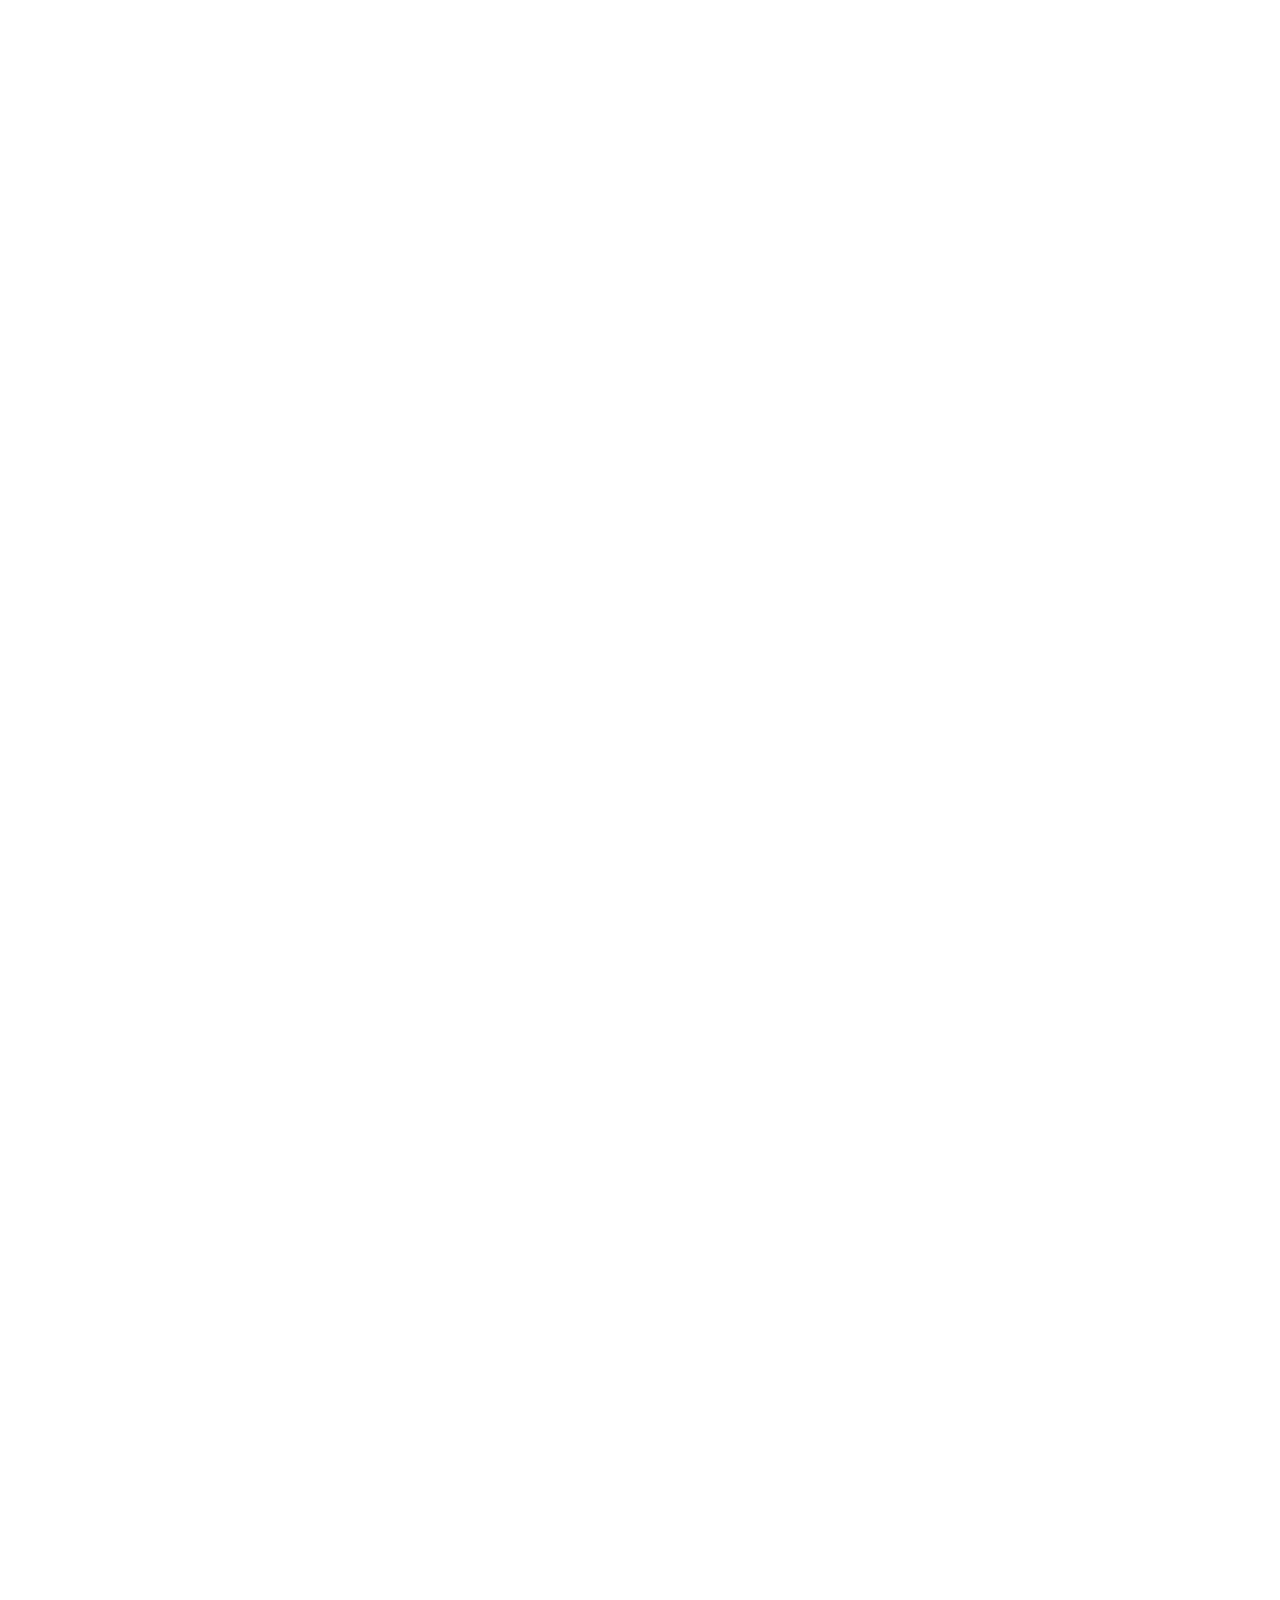
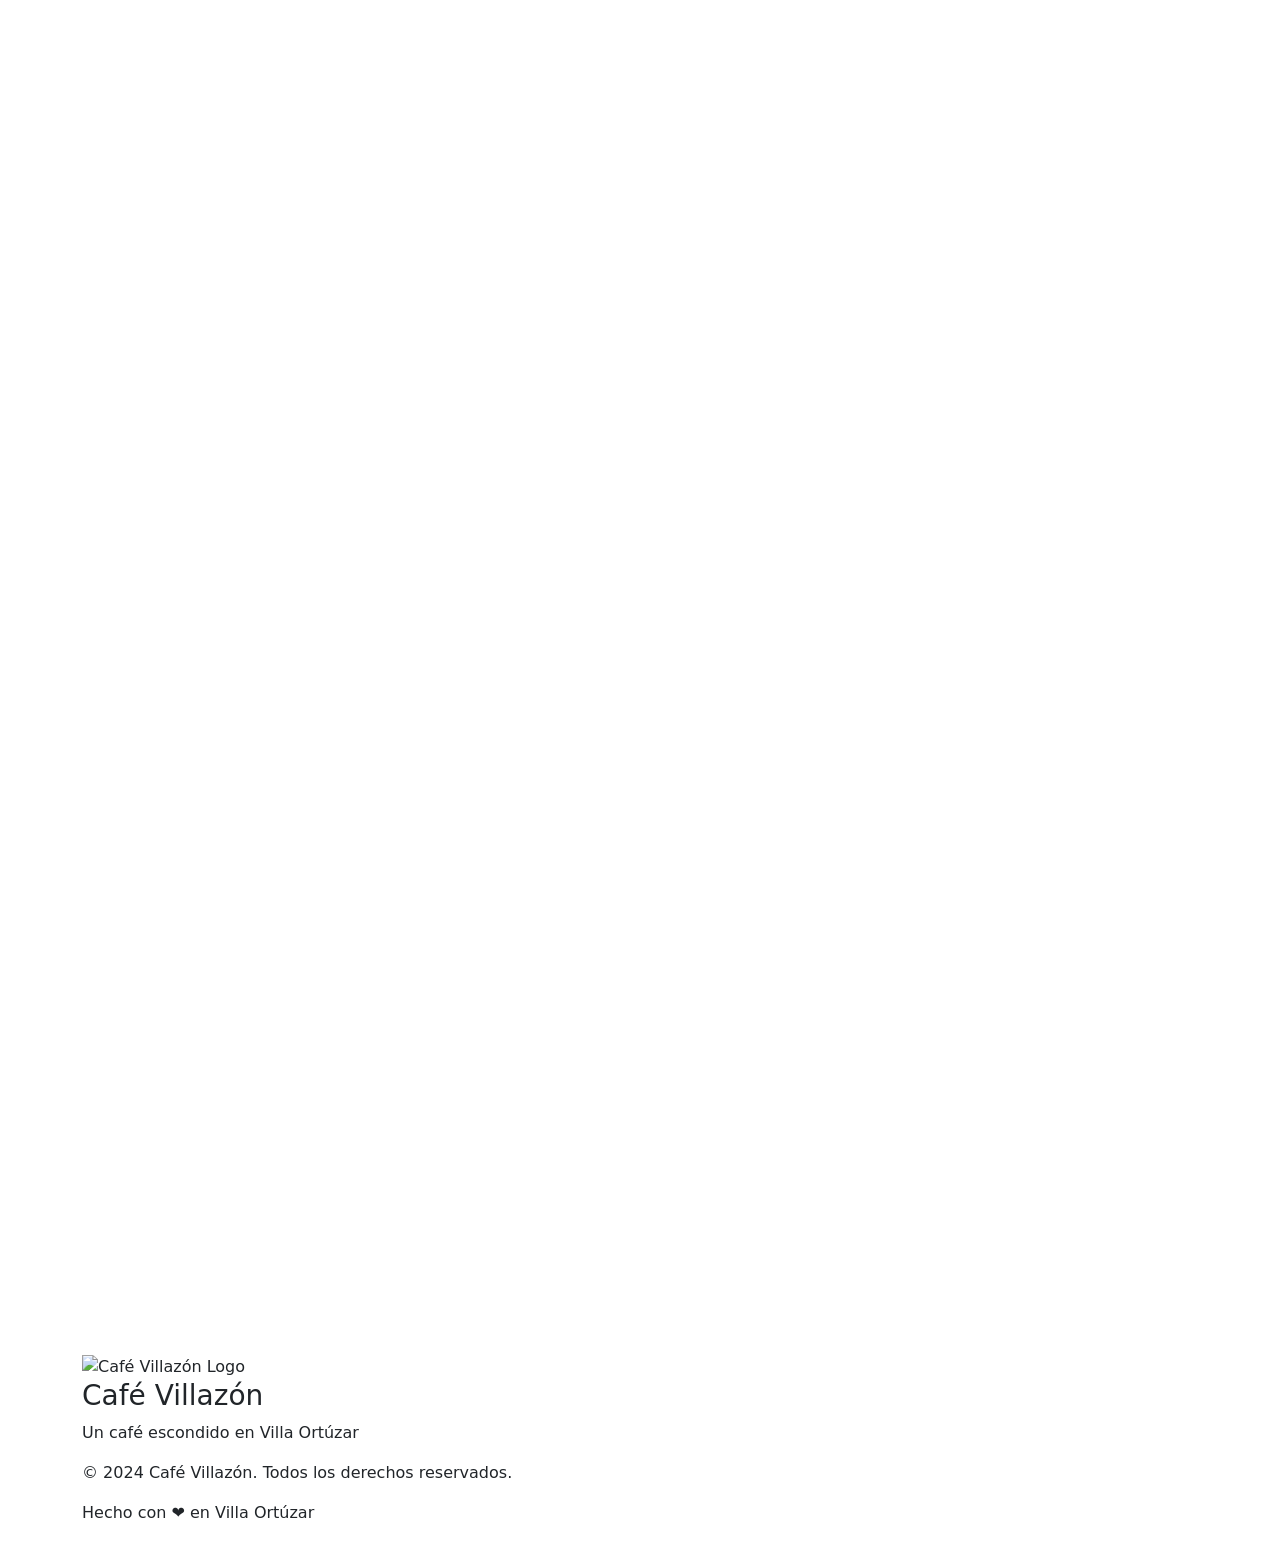
==== menu/index.html @ 4416f5c8 "carpetas por paginas" ====
<!DOCTYPE html>
<html lang="es">
<head>
    <meta charset="UTF-8">
    <meta name="viewport" content="width=device-width, initial-scale=1.0">
    <title>Menú - Café Villazón</title>
    
    <!-- Bootstrap CSS -->
    <link href="https://cdn.jsdelivr.net/npm/bootstrap@5.3.0/dist/css/bootstrap.min.css" rel="stylesheet">
    <!-- Bootstrap Icons -->
    <link rel="stylesheet" href="https://cdn.jsdelivr.net/npm/bootstrap-icons@1.11.0/font/bootstrap-icons.css">
    <!-- AOS Animation Library -->
    <link href="https://unpkg.com/aos@2.3.1/dist/aos.css" rel="stylesheet">
    
    <link rel="stylesheet" href="src/styles/menu_styles.css">
    
    <!-- FavIcon -->
    <link rel="icon" href="src/images/cafe_villazon_icon.ico" type="image/x-icon">
</head>
<body>
    <main>
        <!-- Hero Section -->
        <section class="hero">
            <div class="hero-container">
                <div class="hero-content" data-aos="fade-right" data-aos-duration="1000">
                    <h2>Nuestro Menú</h2>
                    <p>Descubre los sabores que hacen especial a Café Villazón</p>
                    <div class="hero-cta">
                        <a href="../index.html" class="btn btn-primary">Ver Sitio Web</a>
                    </div>
                </div>
                <div class="hero-image" data-aos="fade-left" data-aos-duration="1000">
                    <img src="src/images/Screenshot 2026-03-29 205958.png" alt="Menú Café Villazón">
                </div>
            </div>
        </section>

        <!-- Cafés Section -->
        <section id="cafes" class="menu-section">
            <div class="container">
                <div class="section-header" data-aos="fade-up" data-aos-duration="800">
                    <h2>☕ Cafés Especiales</h2>
                    <p>Café de Bolivia tostado especialmente para vos</p>
                </div>
                
                <div class="menu-grid">
                    <div class="menu-item" data-aos="fade-up" data-aos-duration="800" data-aos-delay="100">
                        <div class="menu-item-image">
                            <img src="src/images/Screenshot 2026-03-29 205620.png" alt="Café Especial">
                        </div>
                        <div class="menu-item-content">
                            <h3>Latte Clásico</h3>
                            <p>Simple y perfecto ☕</p>
                            <span class="price">$1.200</span>
                        </div>
                    </div>
                    
                    <div class="menu-item" data-aos="fade-up" data-aos-duration="800" data-aos-delay="200">
                        <div class="menu-item-image">
                            <img src="src/images/Screenshot 2026-03-29 205702.png" alt="Cappuccino">
                        </div>
                        <div class="menu-item-content">
                            <h3>Cappuccino Italiano</h3>
                            <p>Espresso con leche espumosa y cacao</p>
                            <span class="price">$1.100</span>
                        </div>
                    </div>
                    
                    <div class="menu-item" data-aos="fade-up" data-aos-duration="800" data-aos-delay="300">
                        <div class="menu-item-image">
                            <img src="src/images/Screenshot 2026-03-29 210017.png" alt="Espresso">
                        </div>
                        <div class="menu-item-content">
                            <h3>Espresso Doble</h3>
                            <p>Intenso y aromático</p>
                            <span class="price">$900</span>
                        </div>
                    </div>
                    
                    <div class="menu-item" data-aos="fade-up" data-aos-duration="800" data-aos-delay="400">
                        <div class="menu-item-image">
                            <img src="src/images/Screenshot 2026-03-29 205752.png" alt="Café Helado">
                        </div>
                        <div class="menu-item-content">
                            <h3>Café Helado</h3>
                            <p>Espresso con helado de vainilla</p>
                            <span class="price">$1.500</span>
                        </div>
                    </div>
                </div>
            </div>
        </section>

        <!-- Bebidas Section -->
        <section id="bebidas" class="menu-section">
            <div class="container">
                <div class="section-header" data-aos="fade-up" data-aos-duration="800">
                    <h2>🥤 Bebidas Frías</h2>
                    <p>Refrescantes y deliciosas</p>
                </div>
                
                <div class="menu-grid">
                    <div class="menu-item" data-aos="fade-up" data-aos-duration="800" data-aos-delay="100">
                        <div class="menu-item-image">
                            <img src="src/images/Screenshot 2026-03-29 205728.png" alt="Lágrima de Caramelo">
                        </div>
                        <div class="menu-item-content">
                            <h3>Lágrima de Caramelo</h3>
                            <p>Fría con brownie de Nutella y avellanas</p>
                            <span class="price">$1.800</span>
                        </div>
                    </div>
                    
                    <div class="menu-item" data-aos="fade-up" data-aos-duration="800" data-aos-delay="200">
                        <div class="menu-item-image">
                            <img src="src/images/Screenshot 2026-03-29 210126.png" alt="Limonada Roja">
                        </div>
                        <div class="menu-item-content">
                            <h3>Limonada Roja</h3>
                            <p>Con scon de queso</p>
                            <span class="price">$1.200</span>
                        </div>
                    </div>
                    
                    <div class="menu-item" data-aos="fade-up" data-aos-duration="800" data-aos-delay="300">
                        <div class="menu-item-image">
                            <img src="src/images/Screenshot 2026-03-29 210147.png" alt="Jugo Natural">
                        </div>
                        <div class="menu-item-content">
                            <h3>Jugo Natural</h3>
                            <p>Naranja, limón o pomelo</p>
                            <span class="price">$1.000</span>
                        </div>
                    </div>
                    
                    <div class="menu-item" data-aos="fade-up" data-aos-duration="800" data-aos-delay="400">
                        <div class="menu-item-image">
                            <img src="src/images/Screenshot 2026-03-29 210153.png" alt="Batido">
                        </div>
                        <div class="menu-item-content">
                            <h3>Batido de Frutas</h3>
                            <p>Banano, fresa o frutilla</p>
                            <span class="price">$1.400</span>
                        </div>
                    </div>
                </div>
            </div>
        </section>

        <!-- Almuerzos Section -->
        <section id="almuerzos" class="menu-section">
            <div class="container">
                <div class="section-header" data-aos="fade-up" data-aos-duration="800">
                    <h2>🍽️ Almuerzos</h2>
                    <p>Opciones caseras y deliciosas</p>
                </div>
                
                <div class="menu-grid">
                    <div class="menu-item" data-aos="fade-up" data-aos-duration="800" data-aos-delay="100">
                        <div class="menu-item-image">
                            <img src="src/images/Screenshot 2026-03-29 210201.png" alt="Sándwich">
                        </div>
                        <div class="menu-item-content">
                            <h3>Sándwich de Pollo</h3>
                            <p>Con vegetales frescos y mayonesa casera</p>
                            <span class="price">$2.500</span>
                        </div>
                    </div>
                    
                    <div class="menu-item" data-aos="fade-up" data-aos-duration="800" data-aos-delay="200">
                        <div class="menu-item-image">
                            <img src="src/images/Screenshot 2026-03-29 210207.png" alt="Tostado">
                        </div>
                        <div class="menu-item-content">
                            <h3>Tostado Especial</h3>
                            <p>Jamón, queso y tomate</p>
                            <span class="price">$2.200</span>
                        </div>
                    </div>
                    
                    <div class="menu-item" data-aos="fade-up" data-aos-duration="800" data-aos-delay="300">
                        <div class="menu-item-image">
                            <img src="src/images/Screenshot 2026-03-29 210032.png" alt="Ensalada">
                        </div>
                        <div class="menu-item-content">
                            <h3>Ensalada César</h3>
                            <p>Con pollo grillé y crutones</p>
                            <span class="price">$2.800</span>
                        </div>
                    </div>
                    
                    <div class="menu-item" data-aos="fade-up" data-aos-duration="800" data-aos-delay="400">
                        <div class="menu-item-image">
                            <img src="src/images/Screenshot 2026-03-29 205554.png" alt="Quiche">
                        </div>
                        <div class="menu-item-content">
                            <h3>Quiche de Verduras</h3>
                            <p>Con espinacas y queso</p>
                            <span class="price">$2.600</span>
                        </div>
                    </div>
                </div>
            </div>
        </section>

        <!-- Tortas Section -->
        <section id="tortas" class="menu-section">
            <div class="container">
                <div class="section-header" data-aos="fade-up" data-aos-duration="800">
                    <h2>🍰 Tortas y Postres</h2>
                    <p>Pastelería artesanal hecha con amor</p>
                </div>
                
                <div class="menu-grid">
                    
                    <div class="menu-item" data-aos="fade-up" data-aos-duration="800" data-aos-delay="200">
                        <div class="menu-item-image">
                            <img src="src/images/Screenshot 2026-03-29 205523.png" alt="Brownie">
                        </div>
                        <div class="menu-item-content">
                            <h3>Brownie de Nutella</h3>
                            <p>Con avellanas crocantes</p>
                            <span class="price">$1.500</span>
                        </div>
                    </div>
                    
                    <div class="menu-item" data-aos="fade-up" data-aos-duration="800" data-aos-delay="300">
                        <div class="menu-item-image">
                            <img src="src/images/Screenshot 2026-03-29 205752.png" alt="Scon">
                        </div>
                        <div class="menu-item-content">
                            <h3>Scon de Qeso</h3>
                            <p>Con mermelada casera</p>
                            <span class="price">$1.200</span>
                        </div>
                    </div>
                    
                    <div class="menu-item" data-aos="fade-up" data-aos-duration="800" data-aos-delay="400">
                        <div class="menu-item-image">
                            <img src="src/images/Screenshot 2026-03-29 210017.png" alt="Torta de Chocolate">
                        </div>
                        <div class="menu-item-content">
                            <h3>Torta de Chocolate</h3>
                            <p>Tres capas con crema</p>
                            <span class="price">$2.000</span>
                        </div>
                    </div>
                </div>
            </div>
        </section>

        <!-- Adicionales Section -->
        <section id="adicionales" class="menu-section">
            <div class="container">
                <div class="section-header" data-aos="fade-up" data-aos-duration="800">
                    <h2>🍯 Adicionales</h2>
                    <p>Para complementar tu experiencia</p>
                </div>
                
                <div class="adicionales-grid">
                    <div class="adicional-item" data-aos="fade-up" data-aos-duration="800" data-aos-delay="100">
                        <h3>Leche Vegetal</h3>
                        <p>Almendras, avena o soja</p>
                        <span class="price">+$200</span>
                    </div>
                    
                    <div class="adicional-item" data-aos="fade-up" data-aos-duration="800" data-aos-delay="200">
                        <h3>Shot Extra</h3>
                        <p>Espresso adicional</p>
                        <span class="price">+$300</span>
                    </div>
                    
                    <div class="adicional-item" data-aos="fade-up" data-aos-duration="800" data-aos-delay="300">
                        <h3>Sirope Arce</h3>
                        <p>Para pancakes o waffles</p>
                        <span class="price">+$150</span>
                    </div>
                    
                    <div class="adicional-item" data-aos="fade-up" data-aos-duration="800" data-aos-delay="400">
                        <h3>Crema Chantilly</h3>
                        <p>Para postres o bebidas</p>
                        <span class="price">+$250</span>
                    </div>
                </div>
            </div>
        </section>
    </main>

    <!-- Footer -->
    <footer class="footer">
        <div class="container">
            <div class="footer-content">
                <div class="footer-logo">
                    <img src="src/images/logo_cafeteria_villazon.jpg" alt="Café Villazón Logo" class="footer-logo-img">
                    <h3>Café Villazón</h3>
                    <p>Un café escondido en Villa Ortúzar</p>
                </div>
                <div class="footer-info">
                    <p>&copy; 2024 Café Villazón. Todos los derechos reservados.</p>
                    <p>Hecho con ❤️ en Villa Ortúzar</p>
                </div>
            </div>
        </div>
    </footer>

    <!-- Bootstrap JS -->
    <script src="https://cdn.jsdelivr.net/npm/bootstrap@5.3.0/dist/js/bootstrap.bundle.min.js"></script>
    <!-- AOS Animation Library -->
    <script src="https://unpkg.com/aos@2.3.1/dist/aos.js"></script>
    
    <script src="src/scripts/script.js"></script>
</body>
</html>
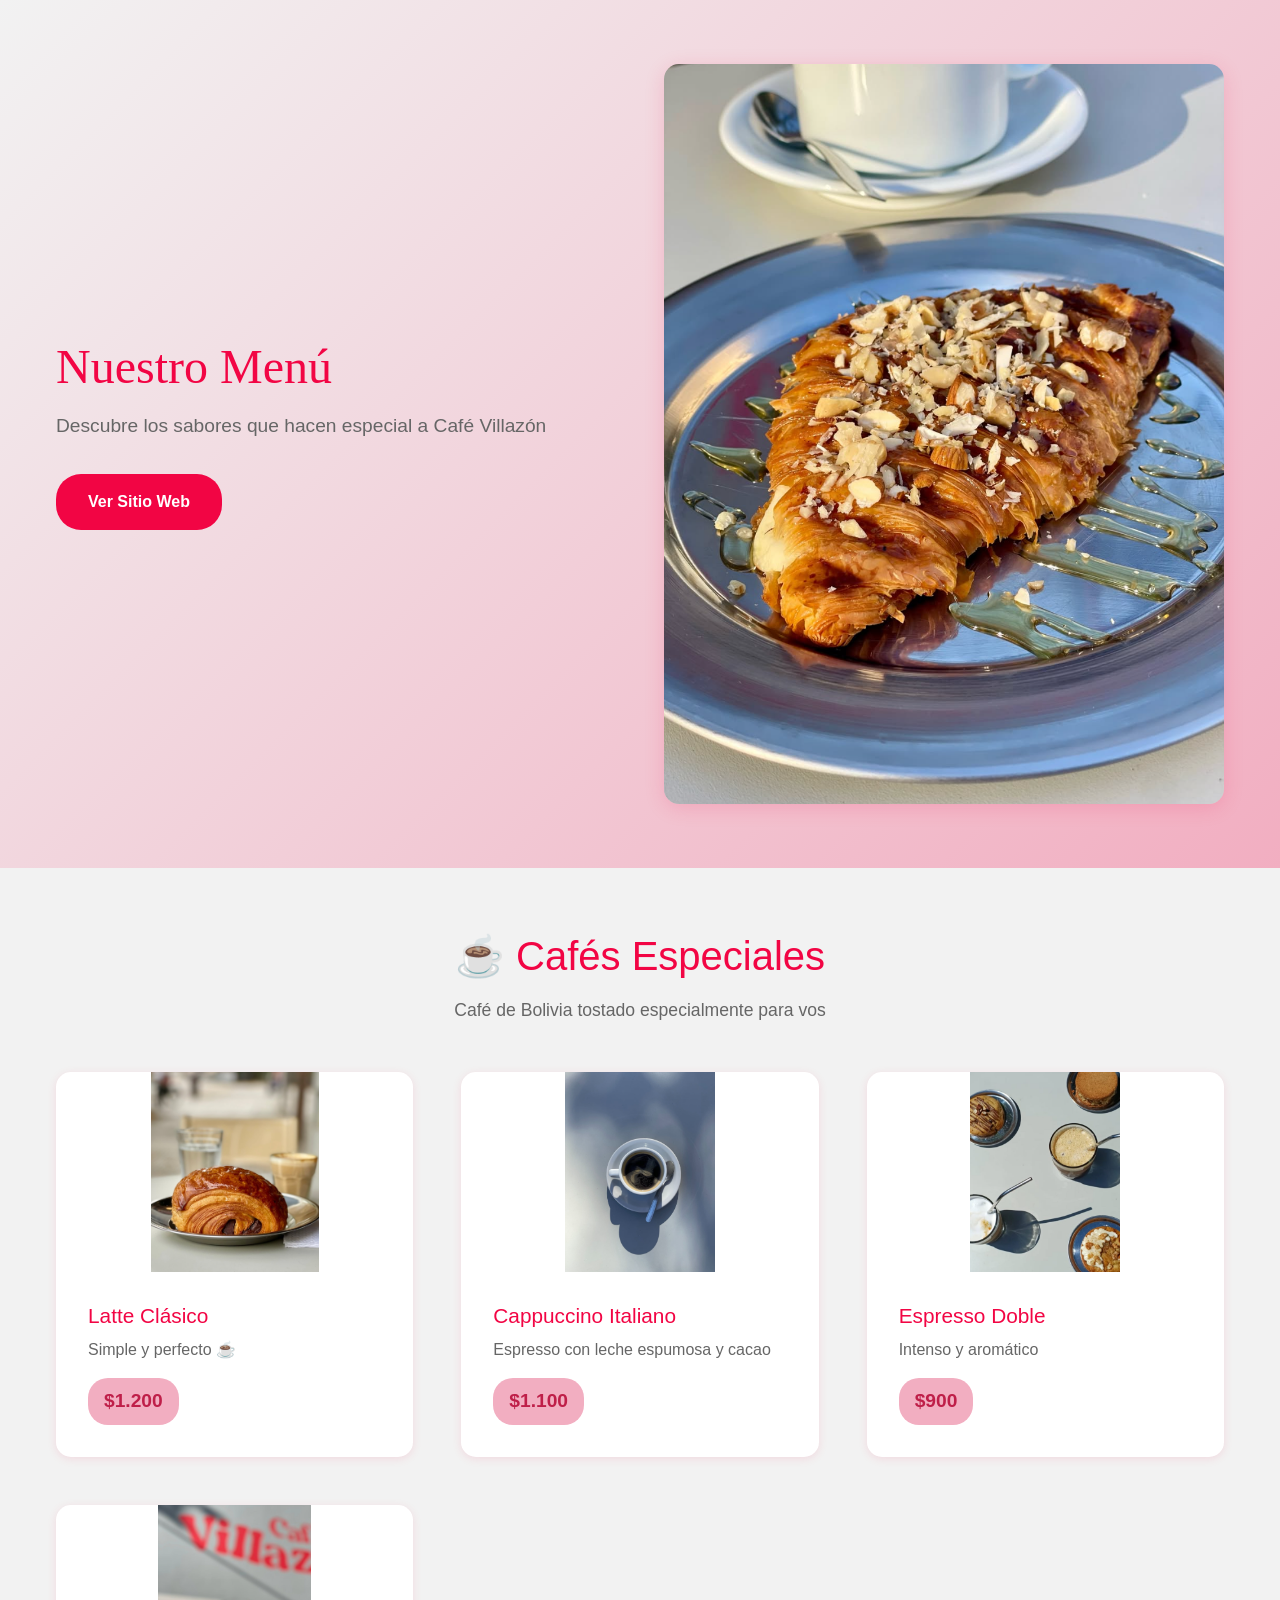
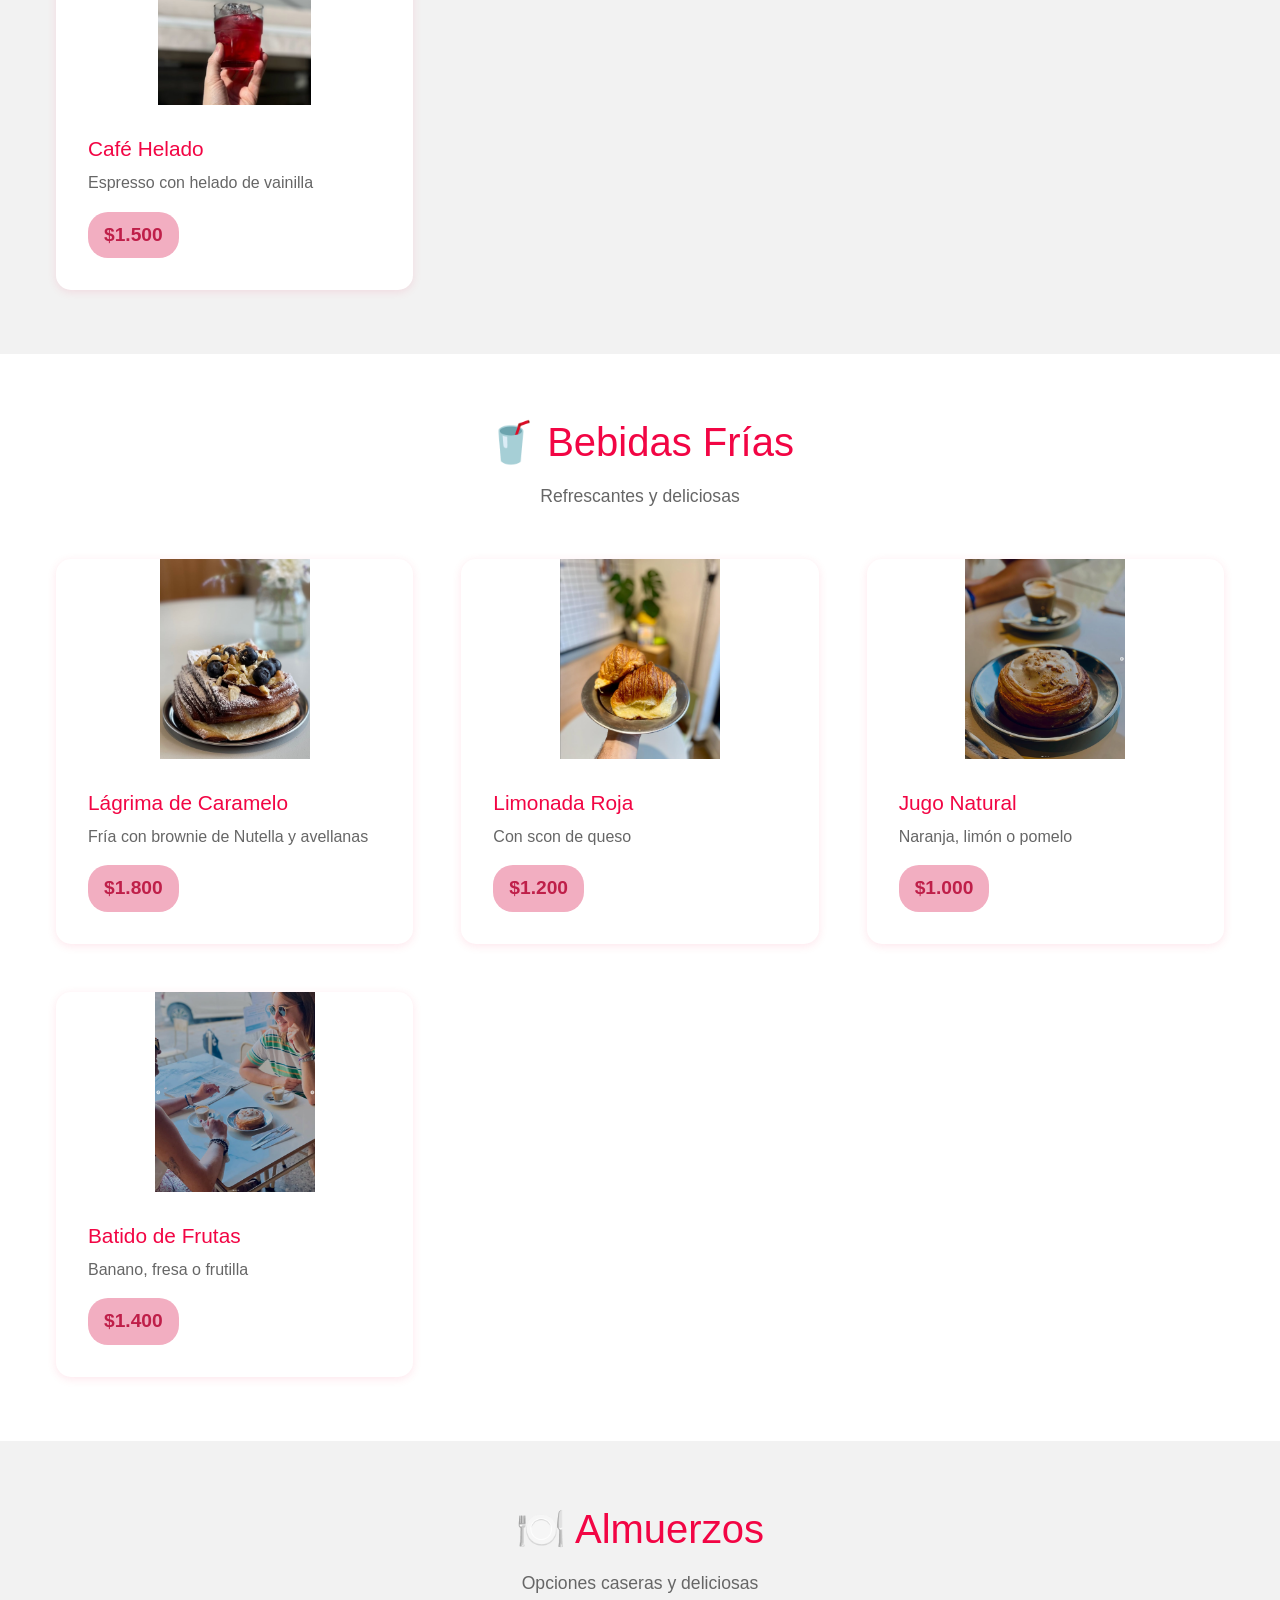
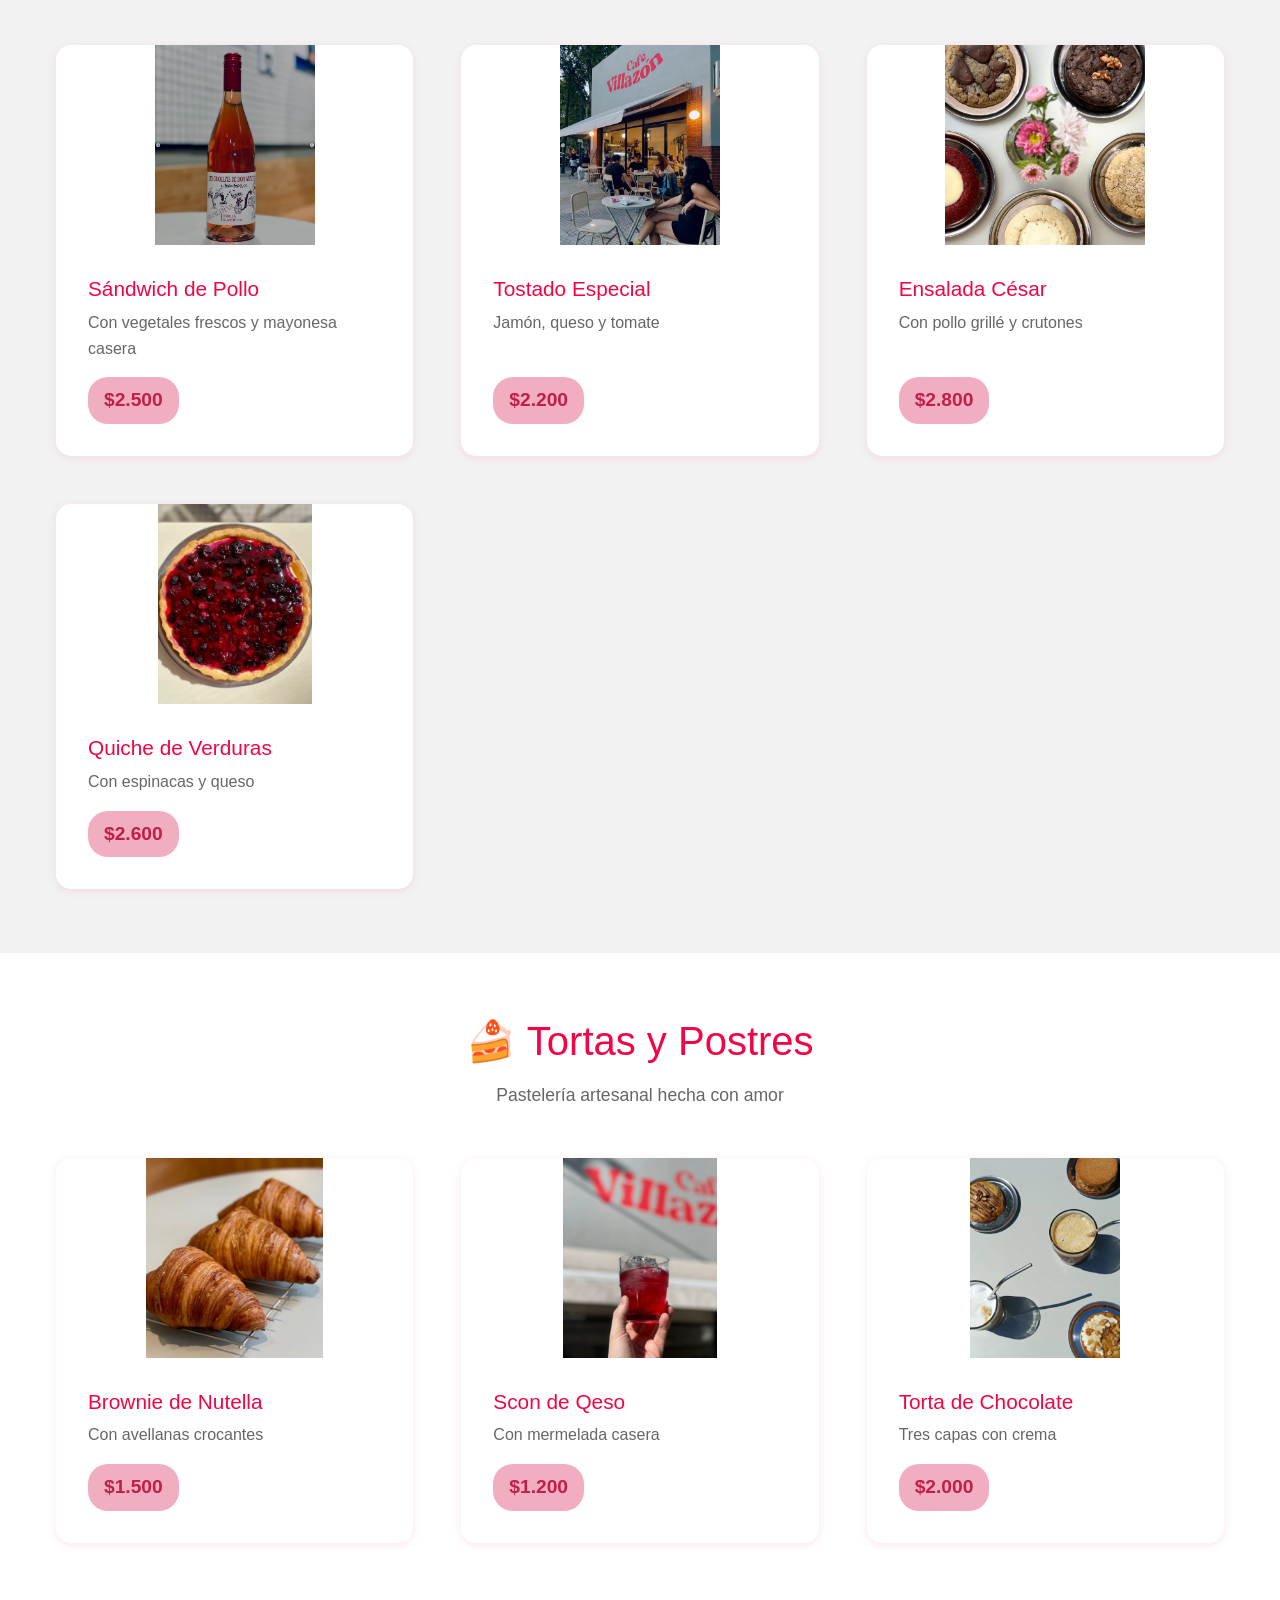
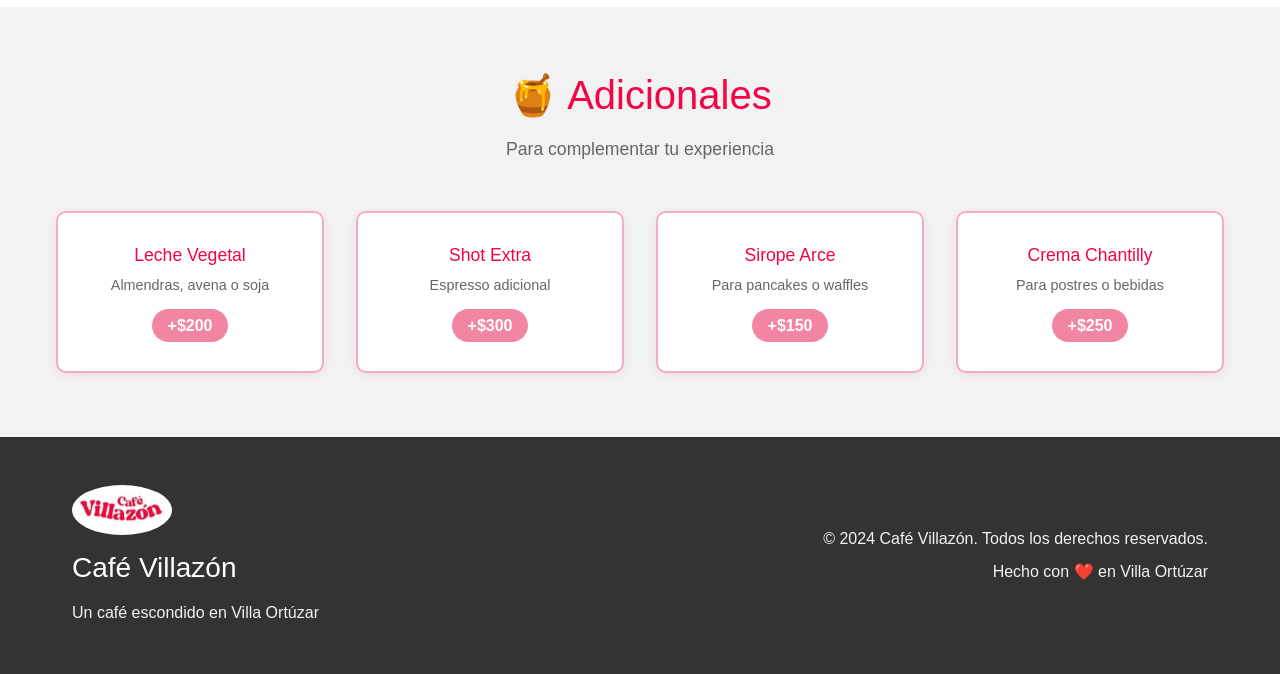
==== commit b8434ae6: "cambio de url, href sin extension" ====
--- a/menu/index.html
+++ b/menu/index.html
@@ -12,10 +12,10 @@
     <!-- AOS Animation Library -->
     <link href="https://unpkg.com/aos@2.3.1/dist/aos.css" rel="stylesheet">
     
-    <link rel="stylesheet" href="src/styles/menu_styles.css">
+    <link rel="stylesheet" href="../src/styles/menu_styles.css">
     
     <!-- FavIcon -->
-    <link rel="icon" href="src/images/cafe_villazon_icon.ico" type="image/x-icon">
+    <link rel="icon" href="../src/images/cafe_villazon_icon.ico" type="image/x-icon">
 </head>
 <body>
     <main>
@@ -26,11 +26,11 @@
                     <h2>Nuestro Menú</h2>
                     <p>Descubre los sabores que hacen especial a Café Villazón</p>
                     <div class="hero-cta">
-                        <a href="../index.html" class="btn btn-primary">Ver Sitio Web</a>
+                        <a href="../" class="btn btn-primary">Ver Sitio Web</a>
                     </div>
                 </div>
                 <div class="hero-image" data-aos="fade-left" data-aos-duration="1000">
-                    <img src="src/images/Screenshot 2026-03-29 205958.png" alt="Menú Café Villazón">
+                    <img src="../src/images/Screenshot 2026-03-29 205958.png" alt="Menú Café Villazón">
                 </div>
             </div>
         </section>
@@ -46,7 +46,7 @@
                 <div class="menu-grid">
                     <div class="menu-item" data-aos="fade-up" data-aos-duration="800" data-aos-delay="100">
                         <div class="menu-item-image">
-                            <img src="src/images/Screenshot 2026-03-29 205620.png" alt="Café Especial">
+                            <img src="../src/images/Screenshot 2026-03-29 205620.png" alt="Café Especial">
                         </div>
                         <div class="menu-item-content">
                             <h3>Latte Clásico</h3>
@@ -57,7 +57,7 @@
                     
                     <div class="menu-item" data-aos="fade-up" data-aos-duration="800" data-aos-delay="200">
                         <div class="menu-item-image">
-                            <img src="src/images/Screenshot 2026-03-29 205702.png" alt="Cappuccino">
+                            <img src="../src/images/Screenshot 2026-03-29 205702.png" alt="Cappuccino">
                         </div>
                         <div class="menu-item-content">
                             <h3>Cappuccino Italiano</h3>
@@ -68,7 +68,7 @@
                     
                     <div class="menu-item" data-aos="fade-up" data-aos-duration="800" data-aos-delay="300">
                         <div class="menu-item-image">
-                            <img src="src/images/Screenshot 2026-03-29 210017.png" alt="Espresso">
+                            <img src="../src/images/Screenshot 2026-03-29 210017.png" alt="Espresso">
                         </div>
                         <div class="menu-item-content">
                             <h3>Espresso Doble</h3>
@@ -79,7 +79,7 @@
                     
                     <div class="menu-item" data-aos="fade-up" data-aos-duration="800" data-aos-delay="400">
                         <div class="menu-item-image">
-                            <img src="src/images/Screenshot 2026-03-29 205752.png" alt="Café Helado">
+                            <img src="../src/images/Screenshot 2026-03-29 205752.png" alt="Café Helado">
                         </div>
                         <div class="menu-item-content">
                             <h3>Café Helado</h3>
@@ -102,7 +102,7 @@
                 <div class="menu-grid">
                     <div class="menu-item" data-aos="fade-up" data-aos-duration="800" data-aos-delay="100">
                         <div class="menu-item-image">
-                            <img src="src/images/Screenshot 2026-03-29 205728.png" alt="Lágrima de Caramelo">
+                            <img src="../src/images/Screenshot 2026-03-29 205728.png" alt="Lágrima de Caramelo">
                         </div>
                         <div class="menu-item-content">
                             <h3>Lágrima de Caramelo</h3>
@@ -113,7 +113,7 @@
                     
                     <div class="menu-item" data-aos="fade-up" data-aos-duration="800" data-aos-delay="200">
                         <div class="menu-item-image">
-                            <img src="src/images/Screenshot 2026-03-29 210126.png" alt="Limonada Roja">
+                            <img src="../src/images/Screenshot 2026-03-29 210126.png" alt="Limonada Roja">
                         </div>
                         <div class="menu-item-content">
                             <h3>Limonada Roja</h3>
@@ -124,7 +124,7 @@
                     
                     <div class="menu-item" data-aos="fade-up" data-aos-duration="800" data-aos-delay="300">
                         <div class="menu-item-image">
-                            <img src="src/images/Screenshot 2026-03-29 210147.png" alt="Jugo Natural">
+                            <img src="../src/images/Screenshot 2026-03-29 210147.png" alt="Jugo Natural">
                         </div>
                         <div class="menu-item-content">
                             <h3>Jugo Natural</h3>
@@ -135,7 +135,7 @@
                     
                     <div class="menu-item" data-aos="fade-up" data-aos-duration="800" data-aos-delay="400">
                         <div class="menu-item-image">
-                            <img src="src/images/Screenshot 2026-03-29 210153.png" alt="Batido">
+                            <img src="../src/images/Screenshot 2026-03-29 210153.png" alt="Batido">
                         </div>
                         <div class="menu-item-content">
                             <h3>Batido de Frutas</h3>
@@ -158,7 +158,7 @@
                 <div class="menu-grid">
                     <div class="menu-item" data-aos="fade-up" data-aos-duration="800" data-aos-delay="100">
                         <div class="menu-item-image">
-                            <img src="src/images/Screenshot 2026-03-29 210201.png" alt="Sándwich">
+                            <img src="../src/images/Screenshot 2026-03-29 210201.png" alt="Sándwich">
                         </div>
                         <div class="menu-item-content">
                             <h3>Sándwich de Pollo</h3>
@@ -169,7 +169,7 @@
                     
                     <div class="menu-item" data-aos="fade-up" data-aos-duration="800" data-aos-delay="200">
                         <div class="menu-item-image">
-                            <img src="src/images/Screenshot 2026-03-29 210207.png" alt="Tostado">
+                            <img src="../src/images/Screenshot 2026-03-29 210207.png" alt="Tostado">
                         </div>
                         <div class="menu-item-content">
                             <h3>Tostado Especial</h3>
@@ -180,7 +180,7 @@
                     
                     <div class="menu-item" data-aos="fade-up" data-aos-duration="800" data-aos-delay="300">
                         <div class="menu-item-image">
-                            <img src="src/images/Screenshot 2026-03-29 210032.png" alt="Ensalada">
+                            <img src="../src/images/Screenshot 2026-03-29 210032.png" alt="Ensalada">
                         </div>
                         <div class="menu-item-content">
                             <h3>Ensalada César</h3>
@@ -191,7 +191,7 @@
                     
                     <div class="menu-item" data-aos="fade-up" data-aos-duration="800" data-aos-delay="400">
                         <div class="menu-item-image">
-                            <img src="src/images/Screenshot 2026-03-29 205554.png" alt="Quiche">
+                            <img src="../src/images/Screenshot 2026-03-29 205554.png" alt="Quiche">
                         </div>
                         <div class="menu-item-content">
                             <h3>Quiche de Verduras</h3>
@@ -215,7 +215,7 @@
                     
                     <div class="menu-item" data-aos="fade-up" data-aos-duration="800" data-aos-delay="200">
                         <div class="menu-item-image">
-                            <img src="src/images/Screenshot 2026-03-29 205523.png" alt="Brownie">
+                            <img src="../src/images/Screenshot 2026-03-29 205523.png" alt="Brownie">
                         </div>
                         <div class="menu-item-content">
                             <h3>Brownie de Nutella</h3>
@@ -226,7 +226,7 @@
                     
                     <div class="menu-item" data-aos="fade-up" data-aos-duration="800" data-aos-delay="300">
                         <div class="menu-item-image">
-                            <img src="src/images/Screenshot 2026-03-29 205752.png" alt="Scon">
+                            <img src="../src/images/Screenshot 2026-03-29 205752.png" alt="Scon">
                         </div>
                         <div class="menu-item-content">
                             <h3>Scon de Qeso</h3>
@@ -237,7 +237,7 @@
                     
                     <div class="menu-item" data-aos="fade-up" data-aos-duration="800" data-aos-delay="400">
                         <div class="menu-item-image">
-                            <img src="src/images/Screenshot 2026-03-29 210017.png" alt="Torta de Chocolate">
+                            <img src="../src/images/Screenshot 2026-03-29 210017.png" alt="Torta de Chocolate">
                         </div>
                         <div class="menu-item-content">
                             <h3>Torta de Chocolate</h3>
@@ -291,7 +291,7 @@
         <div class="container">
             <div class="footer-content">
                 <div class="footer-logo">
-                    <img src="src/images/logo_cafeteria_villazon.jpg" alt="Café Villazón Logo" class="footer-logo-img">
+                    <img src="../src/images/logo_cafeteria_villazon.jpg" alt="Café Villazón Logo" class="footer-logo-img">
                     <h3>Café Villazón</h3>
                     <p>Un café escondido en Villa Ortúzar</p>
                 </div>
@@ -308,6 +308,6 @@
     <!-- AOS Animation Library -->
     <script src="https://unpkg.com/aos@2.3.1/dist/aos.js"></script>
     
-    <script src="src/scripts/script.js"></script>
+    <script src="../src/scripts/script.js"></script>
 </body>
 </html>
--- a/src/styles/menu_styles.css
+++ b/src/styles/menu_styles.css
@@ -0,0 +1,716 @@
+/* ============================================
+   MENU PAGE STYLES
+   ============================================ */
+
+/* Variables de colores (importadas desde styles.css) */
+:root {
+    /* Paleta de colores específica proporcionada */
+    --color-primary: #F20544;      /* Rojo principal */
+    --color-secondary: #BF1F49;    /* Rojo medio */
+    --color-accent: #F285A2;       /* Rosa claro */
+    --color-light-pink: #F2AEC1;   /* Rosa muy claro */
+    --color-light-gray: #F2F2F2;    /* Gris muy claro */
+    --color-white: #FFFFFF;         /* Blanco puro */
+    --color-black: #000000;         /* Negro puro */
+    --color-gray: #666666;         /* Gris medio */
+    --color-dark-gray: #333333;     /* Gris oscuro */
+    
+    /* Tipografías */
+    --font-primary: 'Georgia', serif;
+    --font-secondary: 'Helvetica', Arial, sans-serif;
+    
+    /* Espaciado */
+    --spacing-xs: 0.5rem;
+    --spacing-sm: 1rem;
+    --spacing-md: 2rem;
+    --spacing-lg: 3rem;
+    --spacing-xl: 4rem;
+    
+    /* Sombras */
+    --shadow-light: 0 2px 10px rgba(242, 5, 68, 0.1);
+    --shadow-medium: 0 4px 20px rgba(242, 5, 68, 0.15);
+    --shadow-dark: 0 6px 30px rgba(242, 5, 68, 0.2);
+}
+
+/* Reset y estilos base */
+* {
+    margin: 0;
+    padding: 0;
+    box-sizing: border-box;
+}
+
+html {
+    scroll-behavior: smooth;
+}
+
+body {
+    font-family: var(--font-secondary);
+    font-size: 16px;
+    line-height: 1.6;
+    color: var(--color-dark-gray);
+    background-color: var(--color-white);
+    overflow-x: hidden; /* Prevenir scroll horizontal */
+    max-width: 100vw;
+}
+
+.container {
+    max-width: 1200px;
+    margin: 0 auto;
+    padding: 0 var(--spacing-sm);
+}
+
+/* Header styles (importados y adaptados) */
+.header {
+    background-color: var(--color-white);
+    box-shadow: var(--shadow-light);
+    position: fixed;
+    top: 0;
+    left: 0;
+    right: 0;
+    z-index: 1000;
+    width: 100%;
+    max-width: 100vw;
+}
+
+.nav {
+    display: block;
+}
+
+.nav-container {
+    display: flex;
+    justify-content: space-between;
+    align-items: center;
+    width: 100%;
+    max-width: 1200px;
+    margin: 0 auto;
+    padding-left: var(--spacing-sm);
+    padding-right: var(--spacing-sm);
+    padding: var(--spacing-sm) 0;
+}
+
+.nav-logo {
+    display: flex;
+    align-items: center;
+    gap: var(--spacing-xs);
+}
+
+.logo-img {
+    height: 40px;
+    width: auto;
+    border-radius: 50%;
+    object-fit: cover;
+}
+
+.nav-logo h1 {
+    font-family: var(--font-primary);
+    color: var(--color-primary);
+    font-size: 1.8rem;
+    margin: 0;
+}
+
+.nav-menu {
+    display: flex;
+    list-style: none;
+    gap: var(--spacing-md);
+}
+
+.nav-menu a {
+    text-decoration: none;
+    color: var(--color-gray);
+    font-family: var(--font-primary);
+    color: var(--color-gray);
+    font-size: 1rem;
+    padding: var(--spacing-xs) var(--spacing-sm);
+    border-radius: 4px;
+    transition: all 0.3s ease;
+}
+
+.nav-menu a:hover {
+    color: var(--color-primary);
+    background-color: var(--color-light-gray);
+}
+
+.nav-toggle {
+    display: none;
+    flex-direction: column;
+    cursor: pointer;
+}
+
+.nav-toggle span {
+    width: 25px;
+    height: 3px;
+    background-color: var(--color-primary);
+    margin: 3px 0;
+    transition: 0.3s;
+}
+
+/* Active menu item styling */
+.nav-menu a.active {
+    color: var(--color-primary);
+    background-color: var(--color-light-gray);
+    border-radius: 4px;
+}
+
+/* Hero section (importado y adaptado) */
+.hero {
+    margin-top: 0;
+    padding: var(--spacing-xl) 0;
+    background: linear-gradient(135deg, var(--color-light-gray) 0%, var(--color-light-pink) 100%);
+    min-height: 600px;
+    display: flex;
+    align-items: center;
+}
+
+.hero-container {
+    max-width: 1200px;
+    margin: 0 auto;
+    padding: 0 var(--spacing-sm);
+    display: grid;
+    grid-template-columns: 1fr 1fr;
+    gap: var(--spacing-lg);
+    align-items: center;
+}
+
+.hero-content h2 {
+    font-family: var(--font-primary);
+    font-size: 3rem;
+    color: var(--color-primary);
+    margin-bottom: var(--spacing-sm);
+}
+
+.hero-content p {
+    font-size: 1.2rem;
+    color: var(--color-gray);
+    margin-bottom: var(--spacing-md);
+}
+
+.hero-cta {
+    display: flex;
+    gap: var(--spacing-sm);
+}
+
+.btn {
+    display: inline-block;
+    padding: var(--spacing-sm) var(--spacing-md);
+    border-radius: 25px;
+    text-decoration: none;
+    font-weight: bold;
+    transition: all 0.3s ease;
+    text-align: center;
+    cursor: pointer;
+    border: none;
+}
+
+.btn-primary {
+    background-color: var(--color-primary);
+    color: var(--color-white);
+}
+
+.btn-primary:hover {
+    background-color: var(--color-secondary);
+    transform: translateY(-2px);
+}
+
+.btn-secondary {
+    background-color: var(--color-accent);
+    color: var(--color-white);
+}
+
+.btn-secondary:hover {
+    background-color: var(--color-primary);
+    color: var(--color-white);
+}
+
+.hero-image img {
+    width: 100%;
+    height: auto;
+    border-radius: 15px;
+    box-shadow: var(--shadow-medium);
+}
+
+/* ============================================
+   MENU PAGE SPECIFIC STYLES
+   ============================================ */
+
+.menu-section {
+    padding: var(--spacing-xl) 0;
+    background-color: var(--color-white);
+}
+
+.menu-section:nth-child(even) {
+    background-color: var(--color-light-gray);
+}
+
+.section-header {
+    text-align: center;
+    margin-bottom: var(--spacing-lg);
+}
+
+.section-header h2 {
+    font-size: 2.5rem;
+    color: var(--color-primary);
+    margin-bottom: var(--spacing-sm);
+}
+
+.section-header p {
+    font-size: 1.1rem;
+    color: var(--color-gray);
+    max-width: 600px;
+    margin: 0 auto;
+}
+
+.menu-grid {
+    display: grid;
+    grid-template-columns: repeat(auto-fit, minmax(300px, 1fr));
+    gap: var(--spacing-lg);
+    margin-top: var(--spacing-lg);
+}
+
+.menu-item {
+    background-color: var(--color-white);
+    border-radius: 15px;
+    box-shadow: var(--shadow-light);
+    overflow: hidden;
+    transition: all 0.3s ease;
+    display: flex;
+    flex-direction: column;
+}
+
+.menu-item:hover {
+    transform: translateY(-5px);
+    box-shadow: var(--shadow-medium);
+}
+
+.menu-item-image {
+    width: 100%;
+    height: 200px;
+    overflow: hidden;
+}
+
+.menu-item-image img {
+    width: 100%;
+    height: 100%;
+    object-fit: contain;
+    transition: transform 0.3s ease;
+}
+
+.menu-item:hover .menu-item-image img {
+    transform: scale(1.05);
+}
+
+.menu-item-content {
+    padding: var(--spacing-md);
+    flex: 1;
+    display: flex;
+    flex-direction: column;
+}
+
+.menu-item-content h3 {
+    font-size: 1.3rem;
+    color: var(--color-primary);
+    margin-bottom: var(--spacing-xs);
+}
+
+.menu-item-content p {
+    color: var(--color-gray);
+    margin-bottom: var(--spacing-sm);
+    flex: 1;
+}
+
+.price {
+    font-size: 1.2rem;
+    font-weight: bold;
+    color: var(--color-secondary);
+    align-self: flex-start;
+    background-color: var(--color-light-pink);
+    padding: var(--spacing-xs) var(--spacing-sm);
+    border-radius: 20px;
+}
+
+.adicionales-grid {
+    display: grid;
+    grid-template-columns: repeat(auto-fit, minmax(250px, 1fr));
+    gap: var(--spacing-md);
+    margin-top: var(--spacing-lg);
+}
+
+.adicional-item {
+    background-color: var(--color-white);
+    border-radius: 10px;
+    padding: var(--spacing-md);
+    text-align: center;
+    box-shadow: var(--shadow-light);
+    transition: all 0.3s ease;
+    border: 2px solid var(--color-light-pink);
+}
+
+.adicional-item:hover {
+    transform: translateY(-3px);
+    box-shadow: var(--shadow-medium);
+    border-color: var(--color-accent);
+}
+
+.adicional-item h3 {
+    font-size: 1.1rem;
+    color: var(--color-primary);
+    margin-bottom: var(--spacing-xs);
+}
+
+.adicional-item p {
+    color: var(--color-gray);
+    margin-bottom: var(--spacing-sm);
+    font-size: 0.9rem;
+}
+
+.adicional-item .price {
+    font-size: 1rem;
+    background-color: var(--color-accent);
+    color: var(--color-white);
+}
+
+/* Footer styles (importados) */
+.footer {
+    background-color: var(--color-dark-gray);
+    color: var(--color-white);
+    padding: var(--spacing-lg) 0;
+}
+
+.footer-content {
+    display: flex;
+    justify-content: space-between;
+    align-items: center;
+    max-width: 1200px;
+    margin: 0 auto;
+    padding: 0 var(--spacing-sm);
+}
+
+.footer-logo {
+    display: flex;
+    flex-direction: column;
+    align-items: flex-start;
+    gap: var(--spacing-xs);
+}
+
+.footer-logo-img {
+    height: 50px;
+    width: auto;
+    border-radius: 50%;
+    object-fit: cover;
+    margin-bottom: var(--spacing-xs);
+}
+
+.footer-logo h3 {
+    color: var(--color-white);
+    margin-bottom: var(--spacing-xs);
+}
+
+.footer-logo p {
+    color: var(--color-light-gray);
+    margin-bottom: 0;
+}
+
+.footer-info p {
+    color: var(--color-light-gray);
+    margin-bottom: var(--spacing-xs);
+    text-align: right;
+}
+
+.footer-info p:last-child {
+    margin-bottom: 0;
+}
+
+/* ============================================
+   RESPONSIVE DESIGN FOR MENU
+   ============================================ */
+
+/* Tablets */
+@media (max-width: 950px) {
+    .header {
+        padding: 0;
+    }
+    
+    .nav-container {
+        padding: var(--spacing-sm);
+        margin: 0;
+        max-width: 100%;
+    }
+    
+    .nav-menu {
+        display: none;
+        position: fixed;
+        top: 70px;
+        left: 0;
+        right: 0;
+        background-color: var(--color-white);
+        flex-direction: column;
+        padding: var(--spacing-md);
+        box-shadow: var(--shadow-medium);
+        z-index: 999;
+        transform: translateY(-100%);
+        transition: transform 0.3s ease;
+        width: 100%;
+        max-width: 100vw;
+        overflow-x: hidden;
+    }
+    
+    .nav-menu.nav-menu-active {
+        display: flex;
+        transform: translateY(0);
+    }
+    
+    .nav-menu li {
+        margin: var(--spacing-sm) 0;
+        text-align: center;
+        width: 100%;
+    }
+    
+    .nav-menu a {
+        display: block;
+        padding: var(--spacing-sm);
+        border-radius: 8px;
+        transition: all 0.3s ease;
+        width: 100%;
+        text-align: center;
+    }
+    
+    .nav-menu a:hover {
+        background-color: var(--color-light-gray);
+        color: var(--color-primary);
+    }
+    
+    .nav-toggle {
+        display: flex;
+        margin-right: 1rem;
+    }
+    
+    .nav-toggle.nav-toggle-active span:nth-child(1) {
+        transform: rotate(-45deg) translate(-5px, 6px);
+    }
+    
+    .nav-toggle.nav-toggle-active span:nth-child(2) {
+        opacity: 0;
+    }
+    
+    .nav-toggle.nav-toggle-active span:nth-child(3) {
+        transform: rotate(45deg) translate(-5px, -6px);
+    }
+    
+    .nav-logo {
+        gap: var(--spacing-xs);
+        margin-left: 0;
+    }
+    
+    .logo-img {
+        height: 35px;
+    }
+    
+    .nav-logo h1 {
+        font-size: 1.5rem;
+    }
+    
+    .hero-container {
+        grid-template-columns: 1fr;
+        text-align: center;
+    }
+    
+    .hero-content h2 {
+        font-size: 2.5rem;
+        text-align: center;
+    }
+    
+    .hero-cta {
+        justify-content: center;
+    }
+    
+    .section-header h2 {
+        font-size: 2rem;
+    }
+    
+    .menu-grid {
+        grid-template-columns: 1fr;
+        gap: var(--spacing-md);
+    }
+    
+    .adicionales-grid {
+        grid-template-columns: repeat(auto-fit, minmax(200px, 1fr));
+        gap: var(--spacing-sm);
+    }
+    
+    .menu-item-image {
+        height: 300px;
+    }
+    
+    .footer-content {
+        flex-direction: column;
+        text-align: center;
+        gap: var(--spacing-md);
+    }
+    
+    .footer-info p {
+        text-align: center;
+    }
+}
+
+/* Móviles */
+@media (max-width: 480px) {
+    body {
+        overflow-x: hidden;
+        max-width: 100vw;
+    }
+    
+    .container {
+        padding: 0 var(--spacing-xs);
+        max-width: 100%;
+        overflow-x: hidden;
+    }
+    
+    .hero {
+        margin-top: 0;
+        padding: var(--spacing-lg) 0;
+        min-height: 500px;
+        overflow-x: hidden;
+    }
+    
+    .hero-content h2 {
+        font-size: 2rem;
+    }
+    
+    .hero-content p {
+        font-size: 1rem;
+    }
+    
+    .hero-cta {
+        flex-direction: column;
+        align-items: center;
+        gap: var(--spacing-sm);
+    }
+    
+    .btn {
+        width: 200px;
+        text-align: center;
+    }
+    
+    .menu-section {
+        padding: var(--spacing-lg) 0;
+        overflow-x: hidden;
+    }
+    
+    .section-header h2 {
+        font-size: 1.8rem;
+    }
+    
+    .section-header p {
+        font-size: 1rem;
+    }
+    
+    .menu-grid {
+        grid-template-columns: 1fr;
+        gap: var(--spacing-sm);
+        overflow-x: hidden;
+    }
+    
+    .adicionales-grid {
+        grid-template-columns: 1fr;
+        gap: var(--spacing-sm);
+        overflow-x: hidden;
+    }
+    
+    .menu-item {
+        max-width: 100%;
+        overflow-x: hidden;
+    }
+    
+    .menu-item-content {
+        padding: var(--spacing-sm);
+    }
+    
+    .menu-item-content h3 {
+        font-size: 1.1rem;
+    }
+    
+    .menu-item-content p {
+        font-size: 0.9rem;
+    }
+    
+    .price {
+        font-size: 1rem;
+        padding: var(--spacing-xs) var(--spacing-sm);
+    }
+    
+    .adicional-item {
+        padding: var(--spacing-sm);
+        max-width: 100%;
+        overflow-x: hidden;
+    }
+    
+    .logo-img {
+        height: 30px;
+    }
+    
+    .nav-logo h1 {
+        font-size: 1.3rem;
+    }
+    
+    .footer-logo-img {
+        height: 40px;
+    }
+    
+    .nav-menu {
+        max-width: 100vw;
+        overflow-x: hidden;
+    }
+    
+    .nav-menu li {
+        width: 100%;
+        max-width: 100%;
+    }
+    
+    .nav-menu a {
+        width: 100%;
+        max-width: 100%;
+        padding: var(--spacing-xs) var(--spacing-sm);
+    }
+}
+
+/* ============================================
+   ANIMACIONES Y TRANSICIONES
+   ============================================ */
+
+@keyframes fadeInUp {
+    from {
+        opacity: 0;
+        transform: translateY(30px);
+    }
+    to {
+        opacity: 1;
+        transform: translateY(0);
+    }
+}
+
+.fade-in-up {
+    animation: fadeInUp 0.8s ease-out;
+}
+
+/* ============================================
+   CLASES UTILITARIAS
+   ============================================ */
+
+.text-center {
+    text-align: center;
+}
+
+.text-left {
+    text-align: left;
+}
+
+.text-right {
+    text-align: right;
+}
+
+.mb-0 {
+    margin-bottom: 0;
+}
+
+.mt-0 {
+    margin-top: 0;
+}
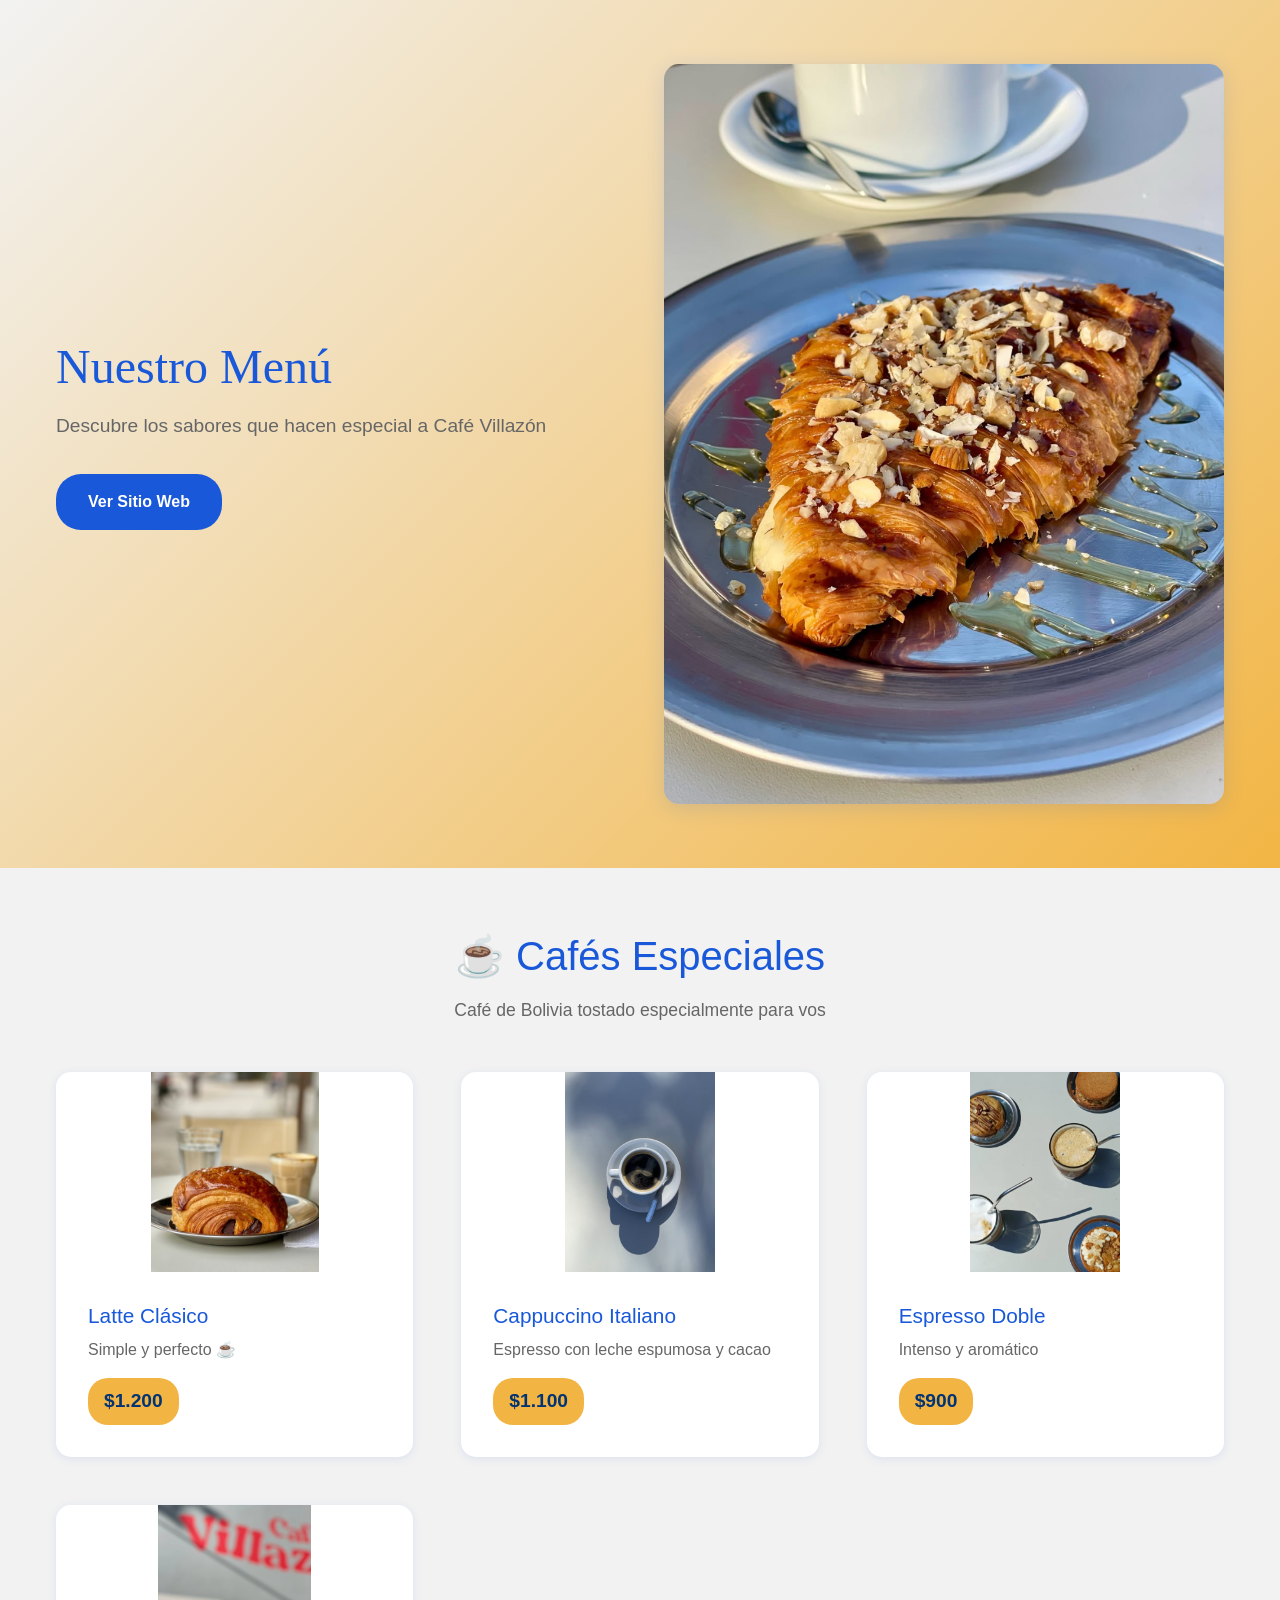
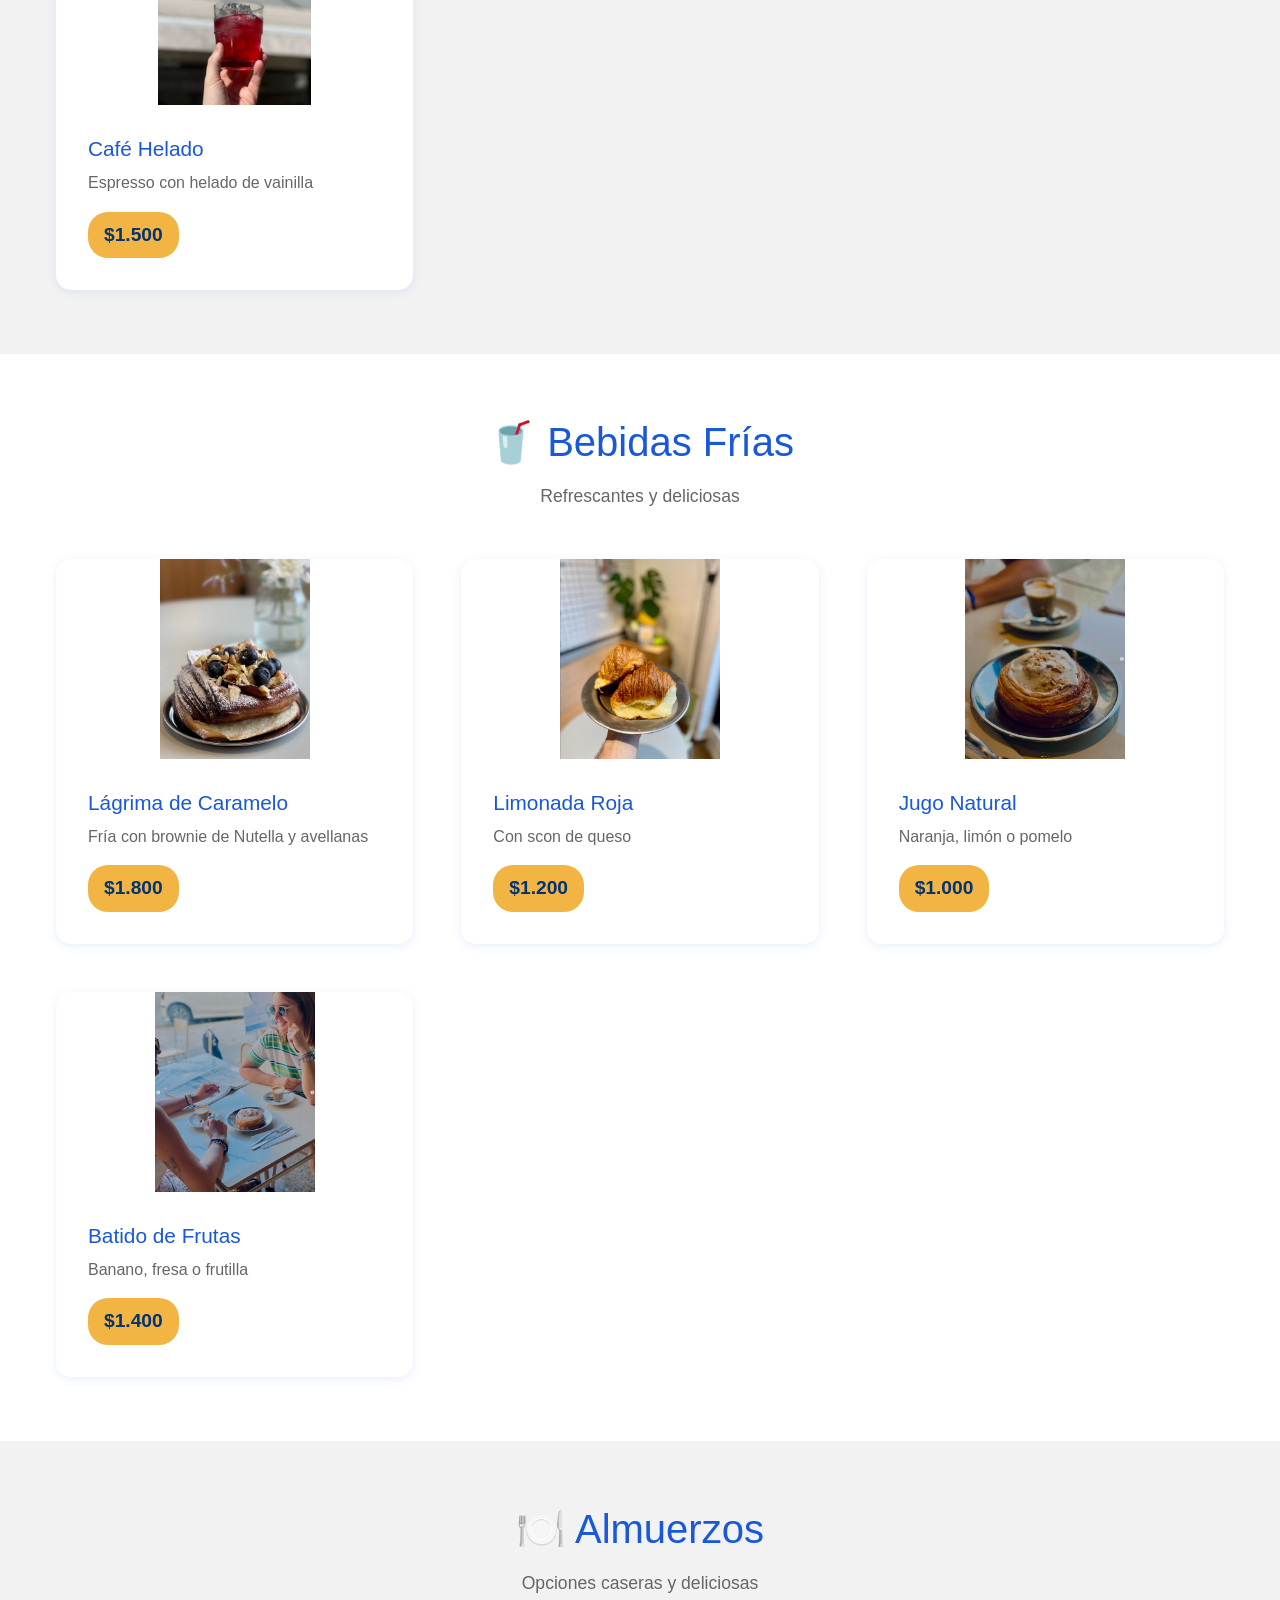
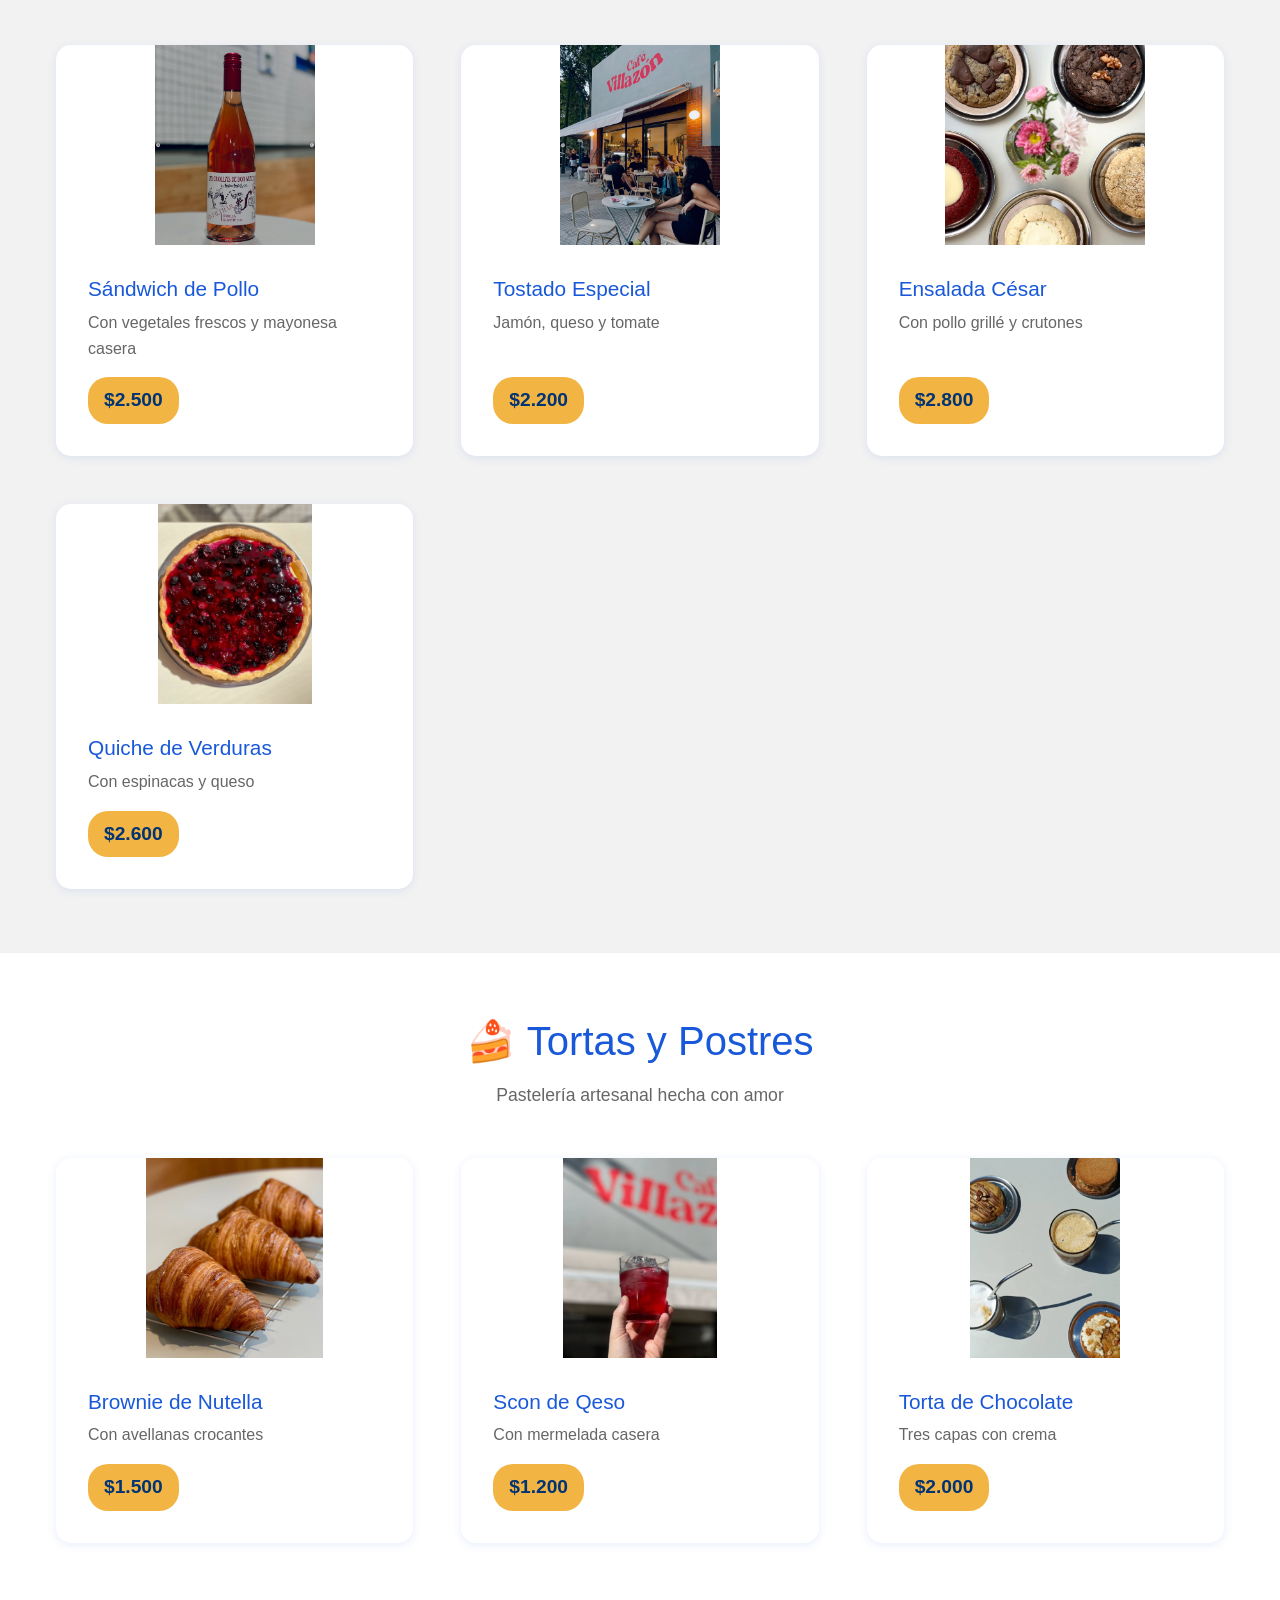
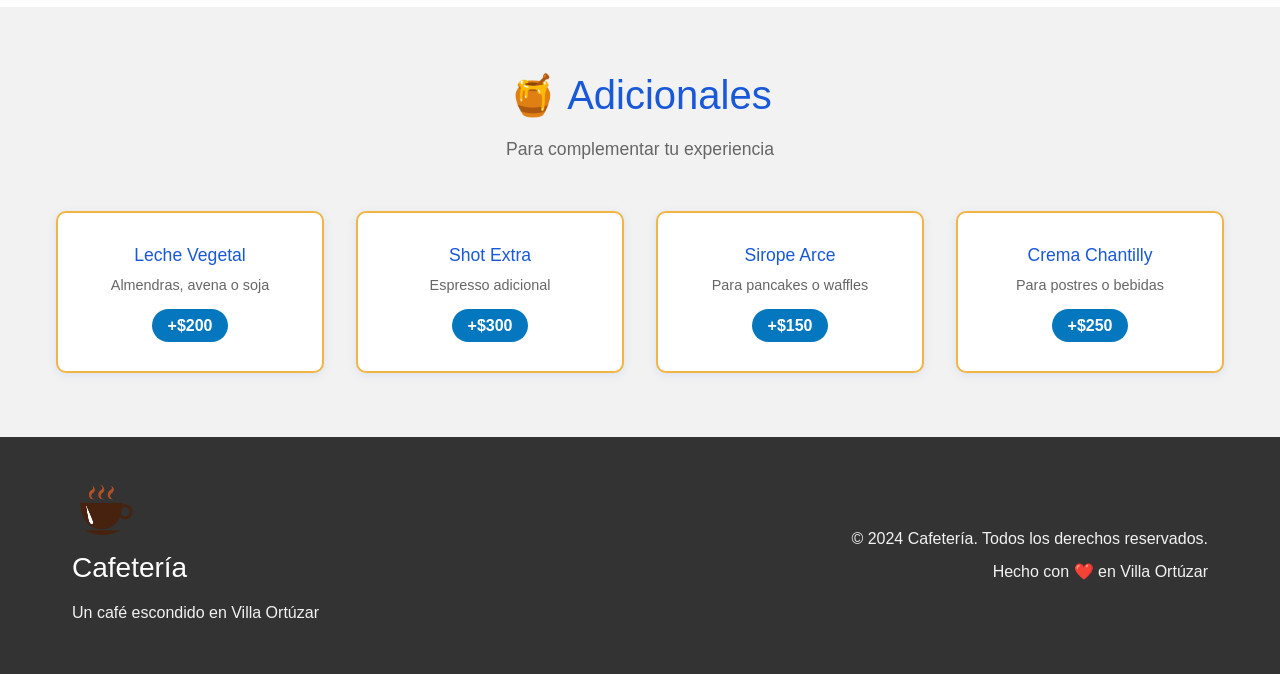
==== commit ac7eea7d: "cambio de paleta de colores" ====
--- a/menu/index.html
+++ b/menu/index.html
@@ -291,12 +291,12 @@
         <div class="container">
             <div class="footer-content">
                 <div class="footer-logo">
-                    <img src="../src/images/logo_cafeteria_villazon.jpg" alt="Café Villazón Logo" class="footer-logo-img">
-                    <h3>Café Villazón</h3>
+                    <img src="../src/images/logo-cafeteria.png" alt="Cafetería Logo" class="footer-logo-img">
+                    <h3>Cafetería</h3>
                     <p>Un café escondido en Villa Ortúzar</p>
                 </div>
                 <div class="footer-info">
-                    <p>&copy; 2024 Café Villazón. Todos los derechos reservados.</p>
+                    <p>&copy; 2024 Cafetería. Todos los derechos reservados.</p>
                     <p>Hecho con ❤️ en Villa Ortúzar</p>
                 </div>
             </div>
--- a/src/styles/menu_styles.css
+++ b/src/styles/menu_styles.css
@@ -4,11 +4,12 @@
 
 /* Variables de colores (importadas desde styles.css) */
 :root {
-    /* Paleta de colores específica proporcionada */
-    --color-primary: #F20544;      /* Rojo principal */
-    --color-secondary: #BF1F49;    /* Rojo medio */
-    --color-accent: #F285A2;       /* Rosa claro */
-    --color-light-pink: #F2AEC1;   /* Rosa muy claro */
+    /* Nueva paleta de colores proporcionada */
+    --color-primary: #1858D9;      /* Azul principal */
+    --color-secondary: #023373;    /* Azul oscuro */
+    --color-accent: #0477BF;       /* Azul medio */
+    --color-yellow: #F2B544;        /* Amarillo dorado */
+    --color-orange: #D98F4E;        /* Naranja */
     --color-light-gray: #F2F2F2;    /* Gris muy claro */
     --color-white: #FFFFFF;         /* Blanco puro */
     --color-black: #000000;         /* Negro puro */
@@ -26,10 +27,10 @@
     --spacing-lg: 3rem;
     --spacing-xl: 4rem;
     
-    /* Sombras */
-    --shadow-light: 0 2px 10px rgba(242, 5, 68, 0.1);
-    --shadow-medium: 0 4px 20px rgba(242, 5, 68, 0.15);
-    --shadow-dark: 0 6px 30px rgba(242, 5, 68, 0.2);
+    /* Sombras actualizadas con nuevo color primario */
+    --shadow-light: 0 2px 10px rgba(24, 88, 217, 0.1);
+    --shadow-medium: 0 4px 20px rgba(24, 88, 217, 0.15);
+    --shadow-dark: 0 6px 30px rgba(24, 88, 217, 0.2);
 }
 
 /* Reset y estilos base */
@@ -155,7 +156,7 @@
 .hero {
     margin-top: 0;
     padding: var(--spacing-xl) 0;
-    background: linear-gradient(135deg, var(--color-light-gray) 0%, var(--color-light-pink) 100%);
+    background: linear-gradient(135deg, var(--color-light-gray) 0%, var(--color-yellow) 100%);
     min-height: 600px;
     display: flex;
     align-items: center;
@@ -322,7 +323,7 @@
     font-weight: bold;
     color: var(--color-secondary);
     align-self: flex-start;
-    background-color: var(--color-light-pink);
+    background-color: var(--color-yellow);
     padding: var(--spacing-xs) var(--spacing-sm);
     border-radius: 20px;
 }
@@ -341,7 +342,7 @@
     text-align: center;
     box-shadow: var(--shadow-light);
     transition: all 0.3s ease;
-    border: 2px solid var(--color-light-pink);
+    border: 2px solid var(--color-yellow);
 }
 
 .adicional-item:hover {
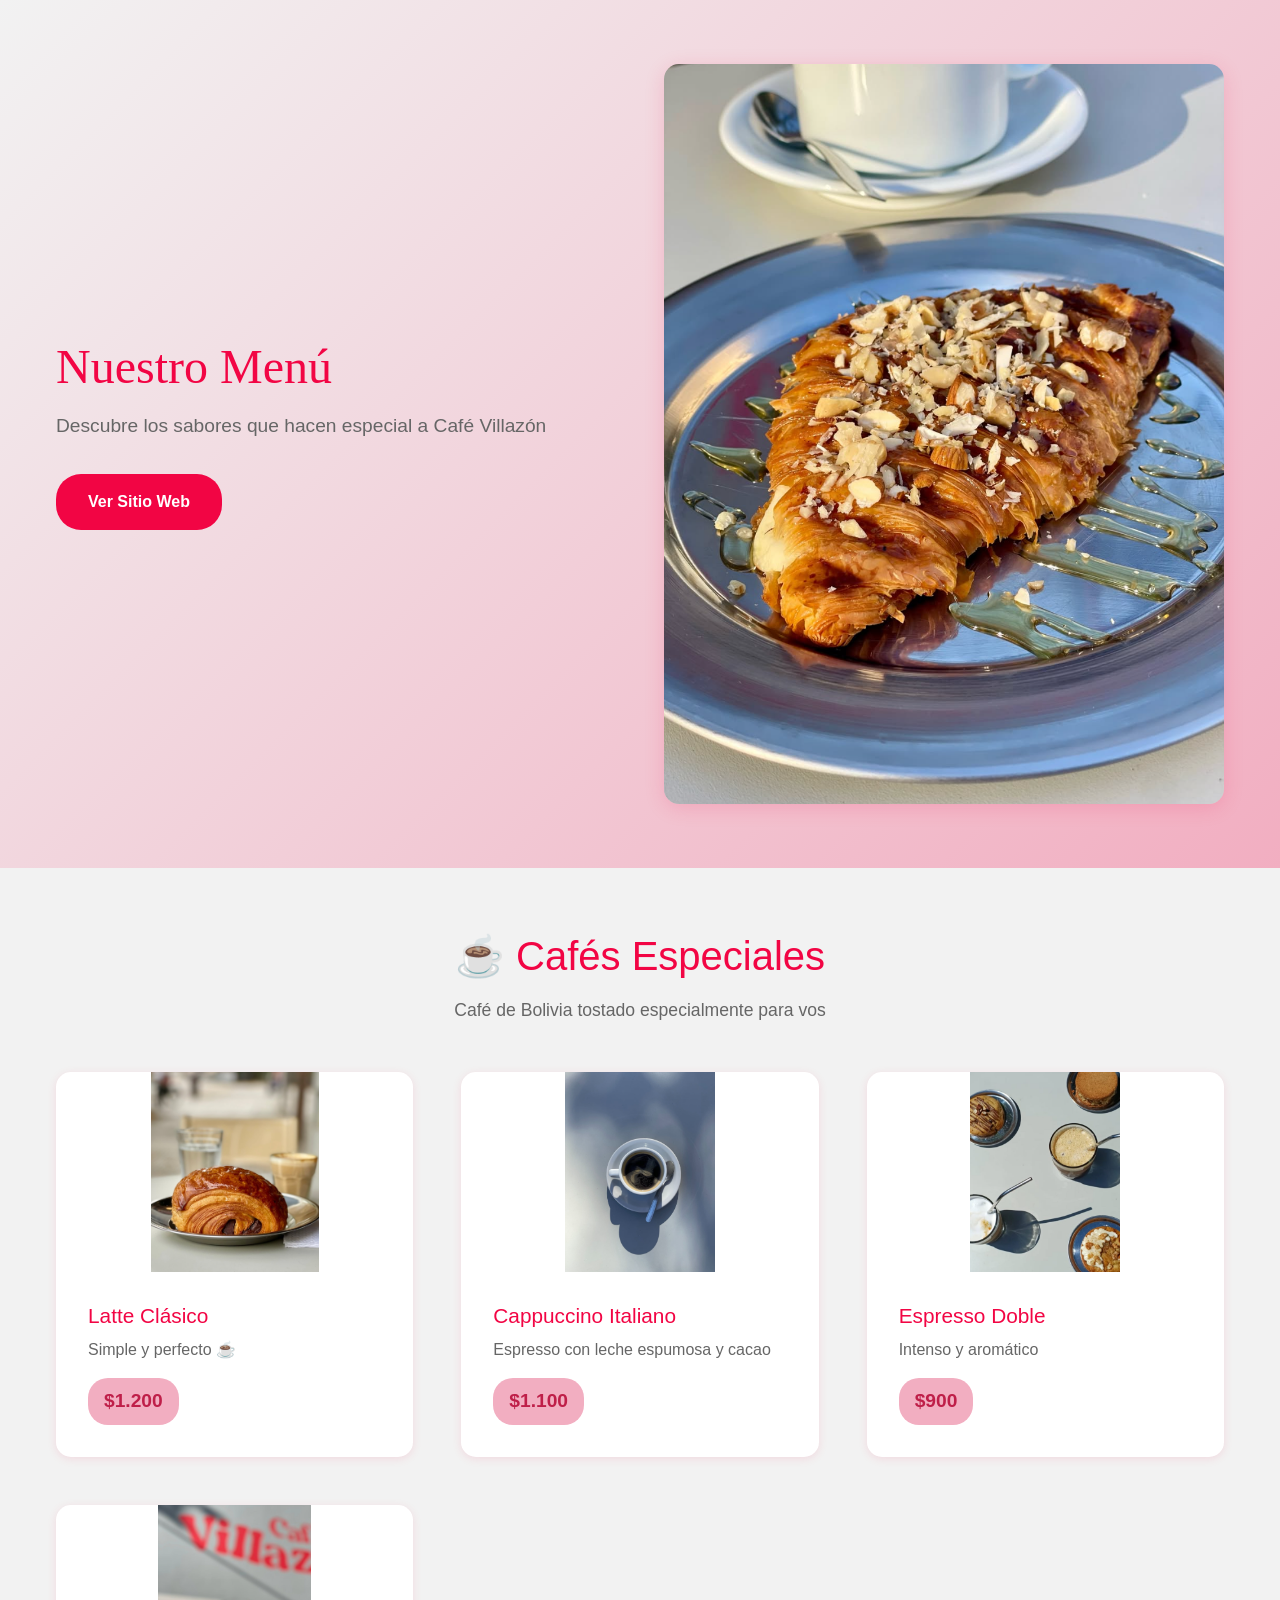
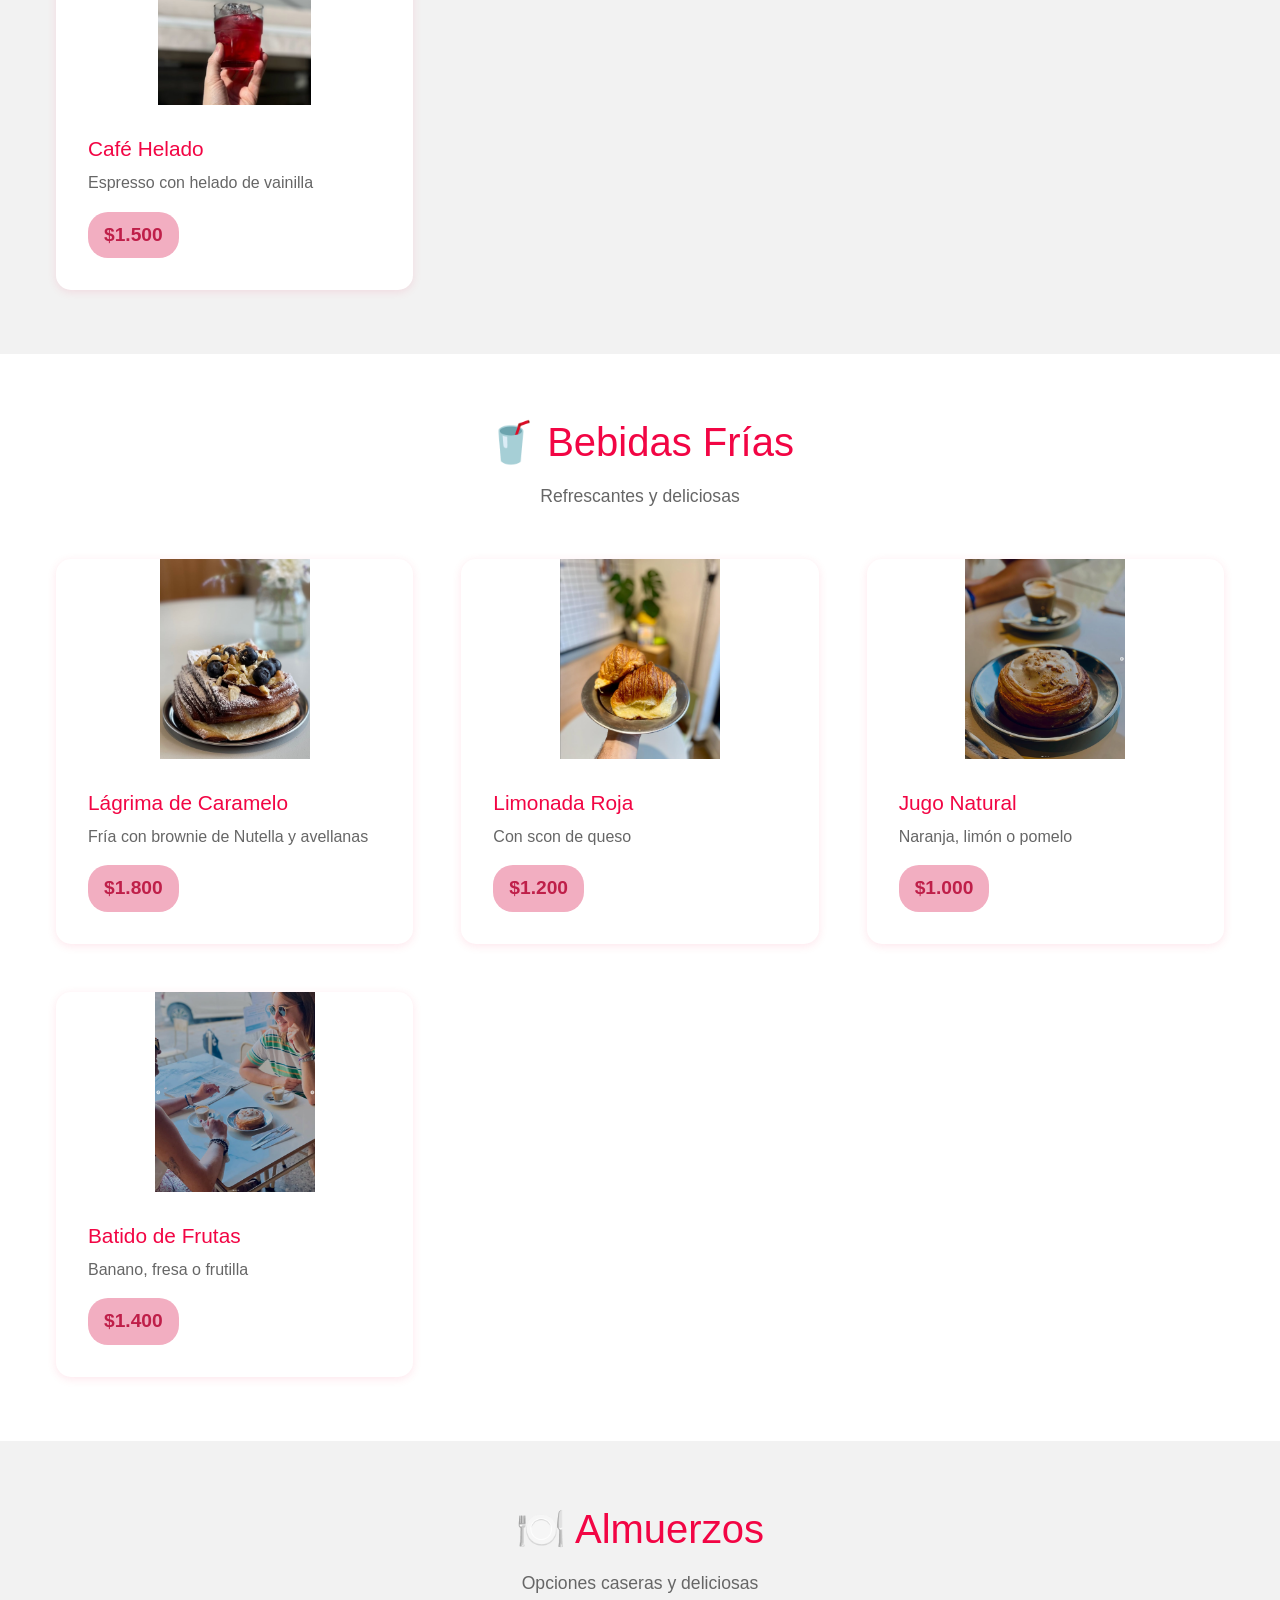
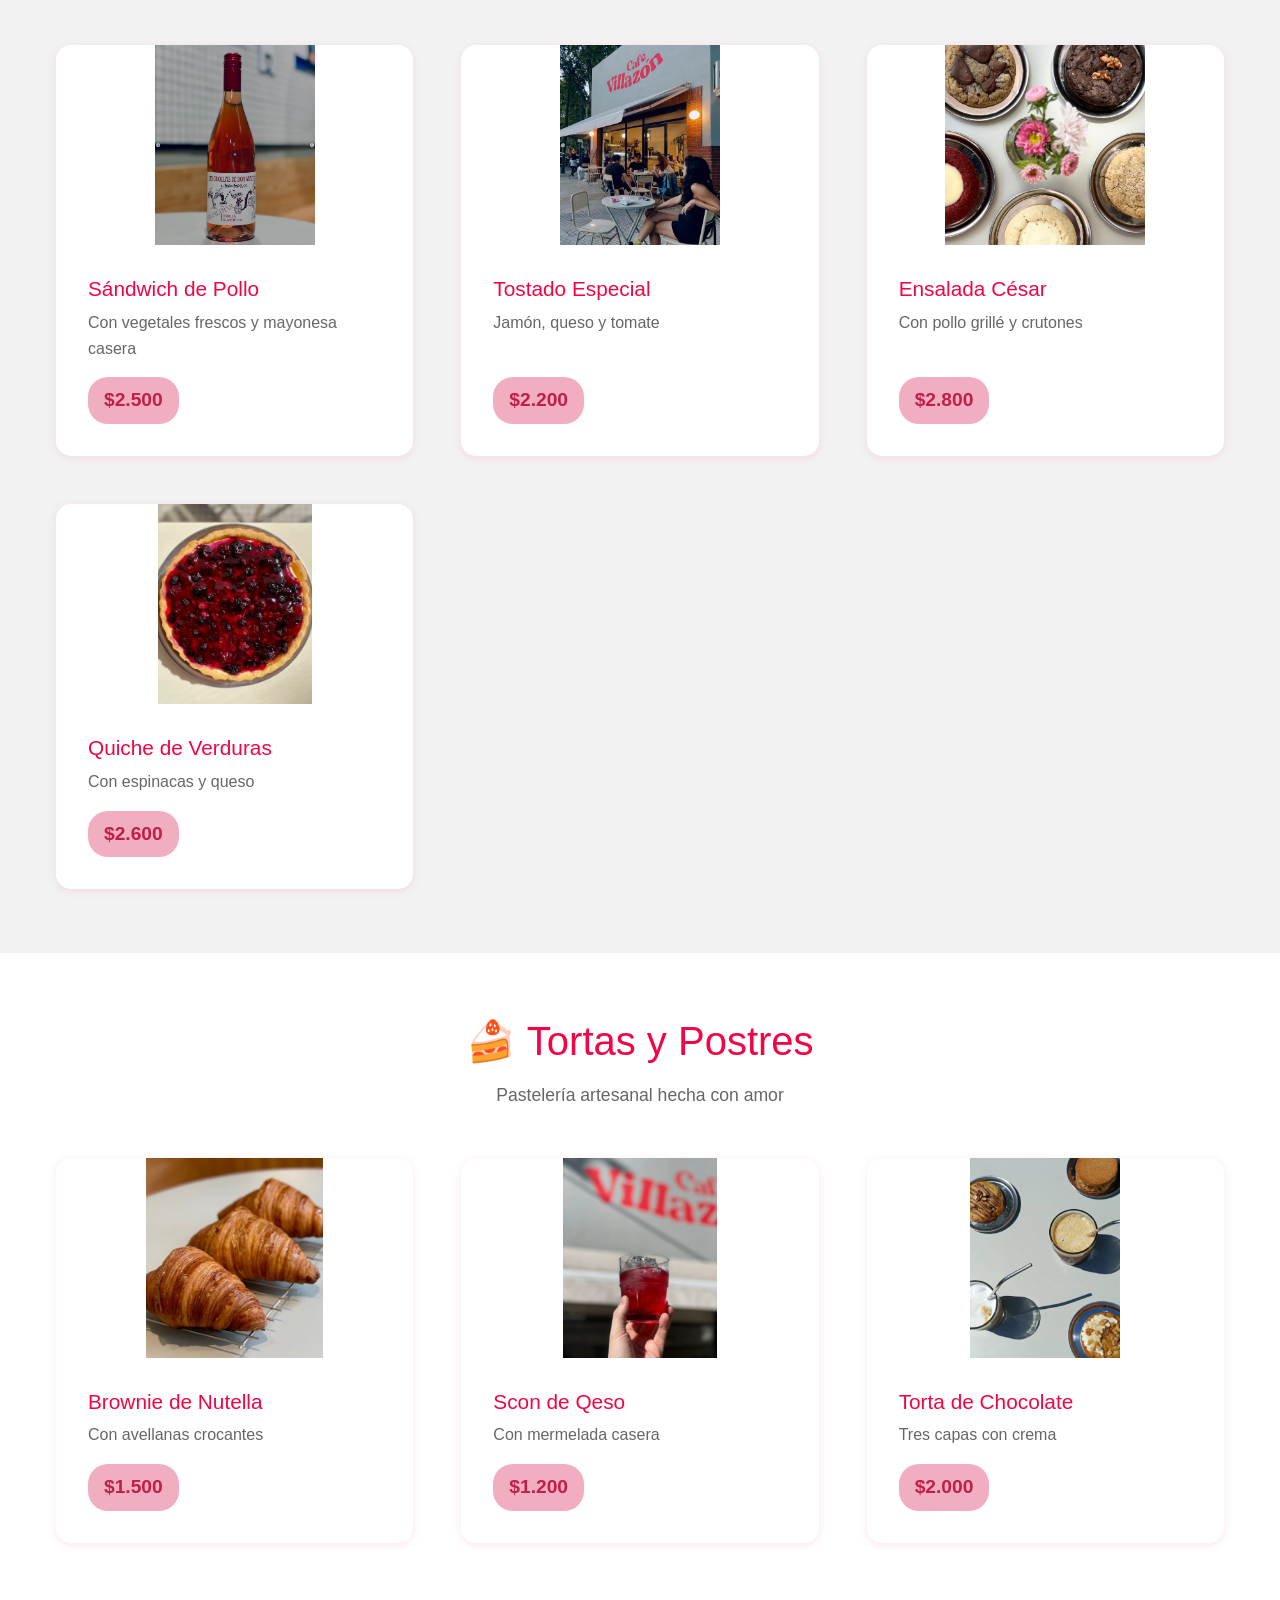
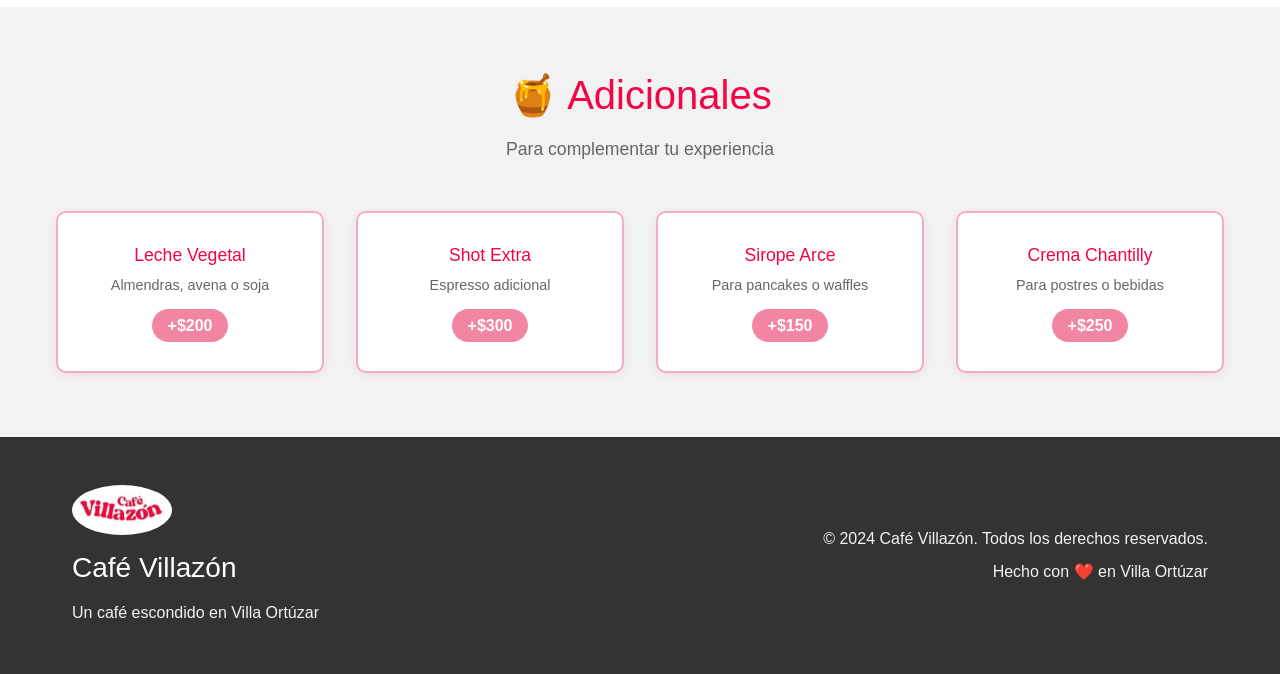
==== commit af4391fb: "revert style cafe villazon" ====
--- a/menu/index.html
+++ b/menu/index.html
@@ -291,12 +291,12 @@
         <div class="container">
             <div class="footer-content">
                 <div class="footer-logo">
-                    <img src="../src/images/logo-cafeteria.png" alt="Cafetería Logo" class="footer-logo-img">
-                    <h3>Cafetería</h3>
+                    <img src="../src/images/logo_cafeteria_villazon.jpg" alt="Café Villazón Logo" class="footer-logo-img">
+                    <h3>Café Villazón</h3>
                     <p>Un café escondido en Villa Ortúzar</p>
                 </div>
                 <div class="footer-info">
-                    <p>&copy; 2024 Cafetería. Todos los derechos reservados.</p>
+                    <p>&copy; 2024 Café Villazón. Todos los derechos reservados.</p>
                     <p>Hecho con ❤️ en Villa Ortúzar</p>
                 </div>
             </div>
--- a/src/styles/menu_styles.css
+++ b/src/styles/menu_styles.css
@@ -4,12 +4,11 @@
 
 /* Variables de colores (importadas desde styles.css) */
 :root {
-    /* Nueva paleta de colores proporcionada */
-    --color-primary: #1858D9;      /* Azul principal */
-    --color-secondary: #023373;    /* Azul oscuro */
-    --color-accent: #0477BF;       /* Azul medio */
-    --color-yellow: #F2B544;        /* Amarillo dorado */
-    --color-orange: #D98F4E;        /* Naranja */
+    /* Paleta de colores específica proporcionada */
+    --color-primary: #F20544;      /* Rojo principal */
+    --color-secondary: #BF1F49;    /* Rojo medio */
+    --color-accent: #F285A2;       /* Rosa claro */
+    --color-light-pink: #F2AEC1;   /* Rosa muy claro */
     --color-light-gray: #F2F2F2;    /* Gris muy claro */
     --color-white: #FFFFFF;         /* Blanco puro */
     --color-black: #000000;         /* Negro puro */
@@ -27,10 +26,10 @@
     --spacing-lg: 3rem;
     --spacing-xl: 4rem;
     
-    /* Sombras actualizadas con nuevo color primario */
-    --shadow-light: 0 2px 10px rgba(24, 88, 217, 0.1);
-    --shadow-medium: 0 4px 20px rgba(24, 88, 217, 0.15);
-    --shadow-dark: 0 6px 30px rgba(24, 88, 217, 0.2);
+    /* Sombras */
+    --shadow-light: 0 2px 10px rgba(242, 5, 68, 0.1);
+    --shadow-medium: 0 4px 20px rgba(242, 5, 68, 0.15);
+    --shadow-dark: 0 6px 30px rgba(242, 5, 68, 0.2);
 }
 
 /* Reset y estilos base */
@@ -156,7 +155,7 @@
 .hero {
     margin-top: 0;
     padding: var(--spacing-xl) 0;
-    background: linear-gradient(135deg, var(--color-light-gray) 0%, var(--color-yellow) 100%);
+    background: linear-gradient(135deg, var(--color-light-gray) 0%, var(--color-light-pink) 100%);
     min-height: 600px;
     display: flex;
     align-items: center;
@@ -323,7 +322,7 @@
     font-weight: bold;
     color: var(--color-secondary);
     align-self: flex-start;
-    background-color: var(--color-yellow);
+    background-color: var(--color-light-pink);
     padding: var(--spacing-xs) var(--spacing-sm);
     border-radius: 20px;
 }
@@ -342,7 +341,7 @@
     text-align: center;
     box-shadow: var(--shadow-light);
     transition: all 0.3s ease;
-    border: 2px solid var(--color-yellow);
+    border: 2px solid var(--color-light-pink);
 }
 
 .adicional-item:hover {
